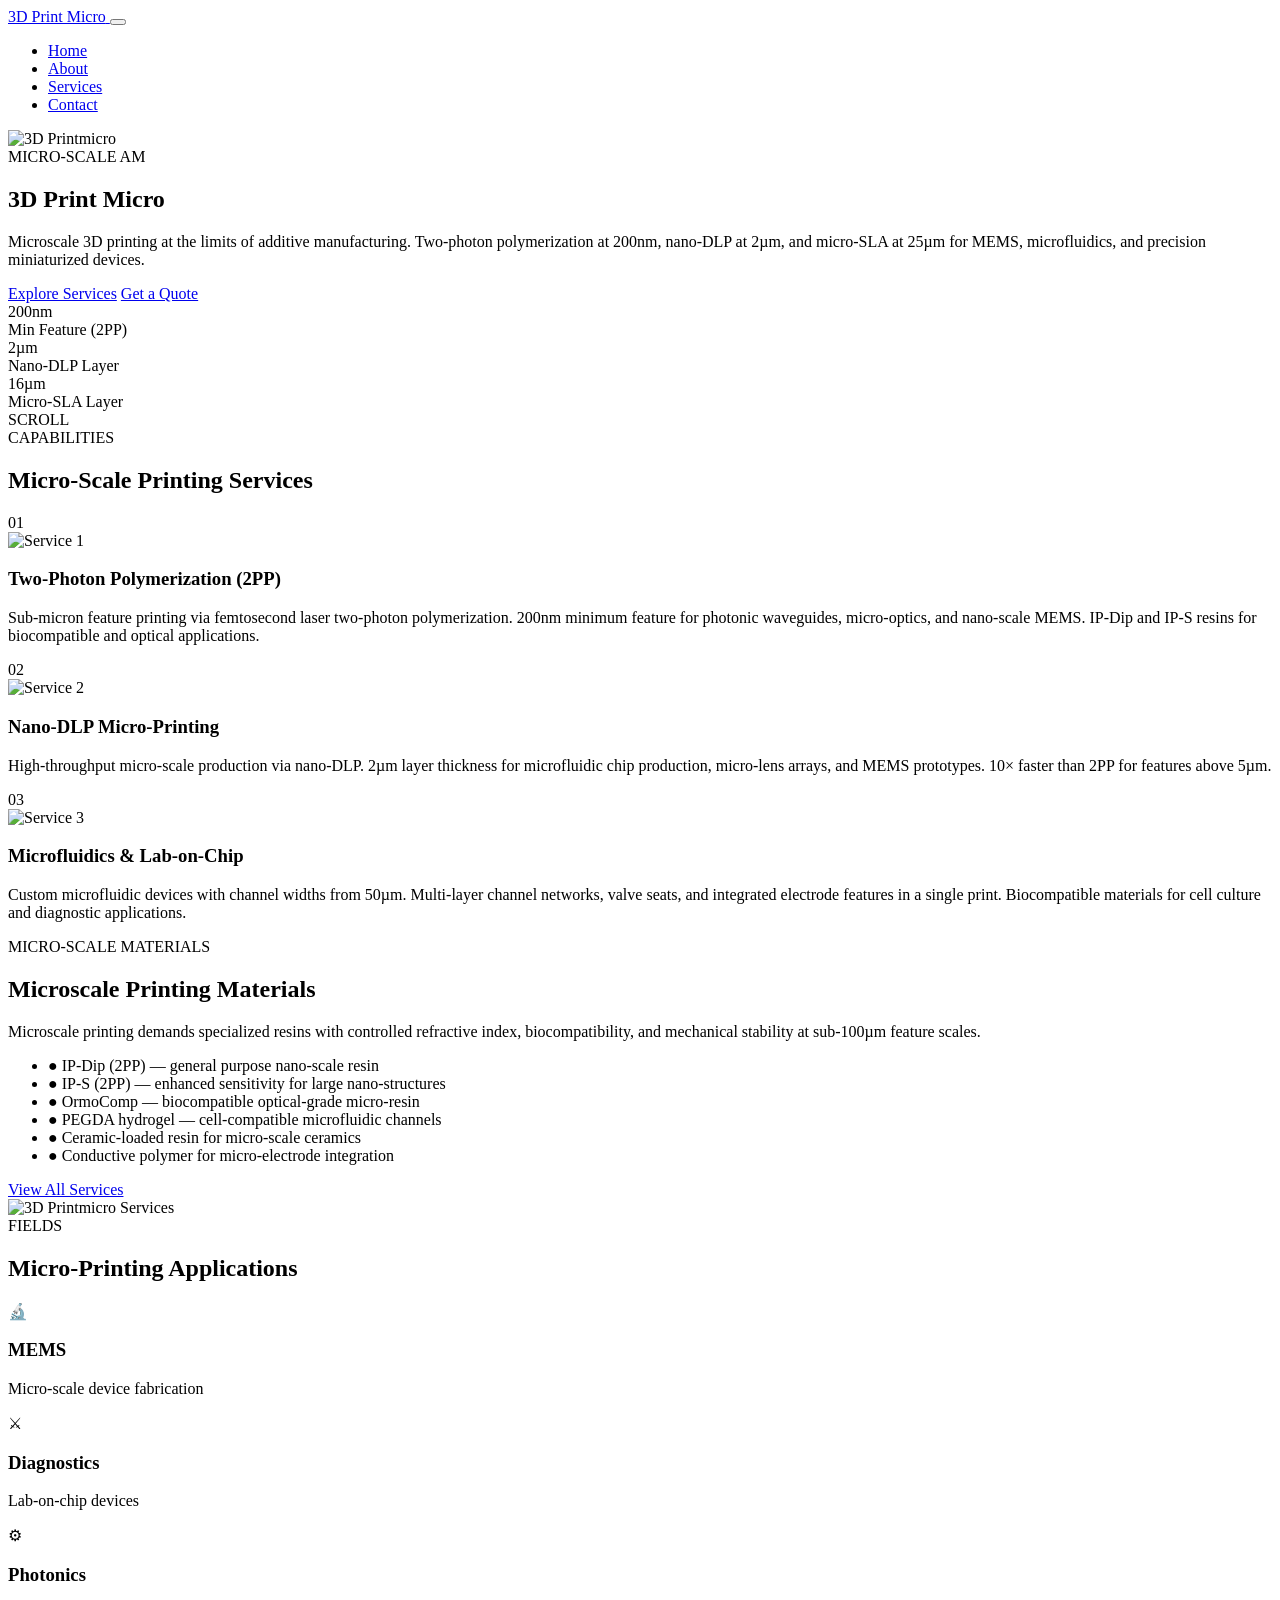
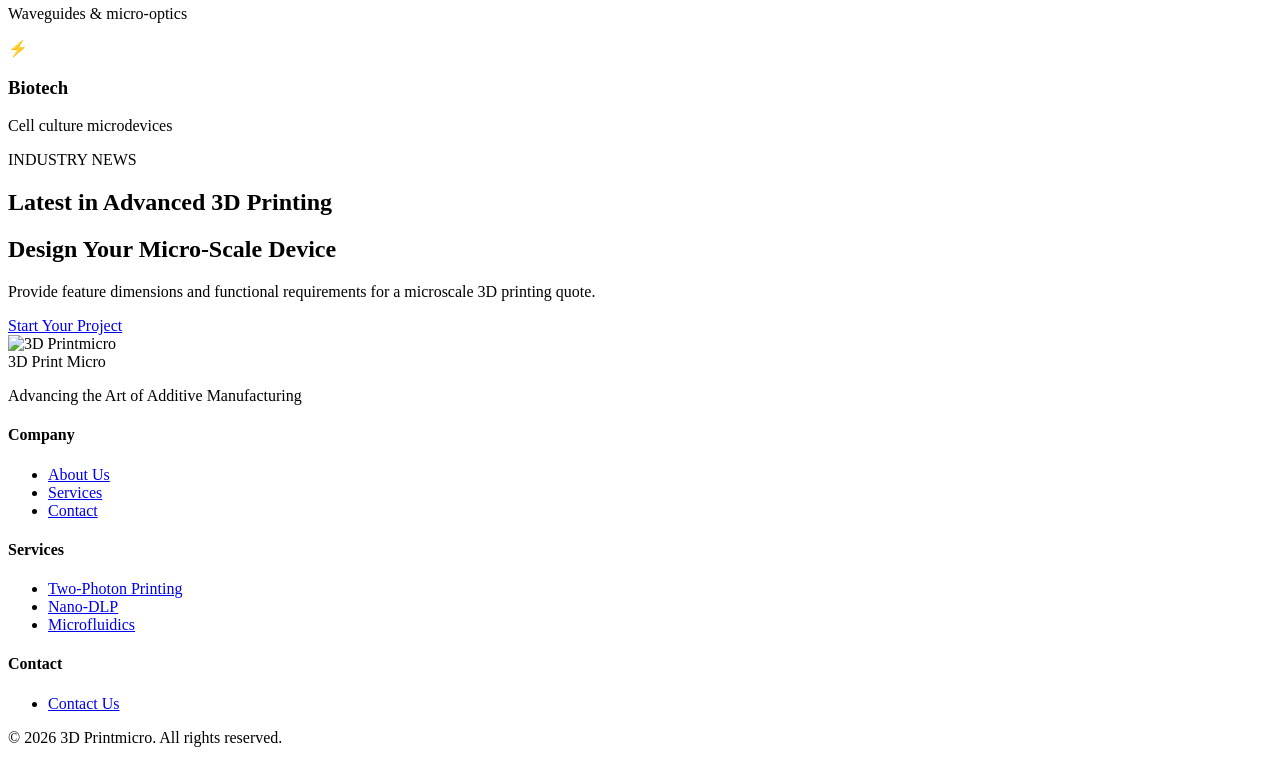
==== index.html @ 8a99a2fa "SEO: add JSON-LD structured data (3dprintmicro.com)" ====
<!DOCTYPE html>
<html lang="en">
<head>
    <meta charset="UTF-8">
    <meta name="viewport" content="width=device-width, initial-scale=1.0">
    <meta name="description" content="Microscale 3D printing via two-photon polymerization, nano-DLP, and micro-SLA. Features from 200nm to 500µm for MEMS, microfluidics, and precision optics.">
    <meta name="keywords" content="3d printing technology, 3dprintmicro, printing, technology, professional services, quality, innovation, max davis, ben stagl, ally reza, chilab, chilab studio, titobi, chicago, manufacturing, functional, 3d, prototype">
    <meta property="og:title" content="3D Print Micro | Microscale 3D Printing Services">
    <meta property="og:description" content="Microscale 3D printing via two-photon polymerization and nano-DLP for MEMS, microfluidics, and precision optics.">
    <meta name="author" content="Max Davis, Ben Stagl, Ally Reza - ChiLab Studio">
    <meta property="og:type" content="website">
    <meta property="og:image" content="https://images.unsplash.com/photo-1767627875030-79f91c5a700b?w=600&q=80">
    <title>3D Print Micro | Microscale 3D Printing | Two-Photon, Nano-DLP & LIGA</title>
    <link rel="preconnect" href="https://fonts.googleapis.com">
    <link rel="preconnect" href="https://fonts.gstatic.com" crossorigin>
    <link href="https://fonts.googleapis.com/css2?family=Inter:wght@300;400;500;600;700;800;900&family=DM+Sans:wght@300;400;500;600;700&display=swap" rel="stylesheet">
    <link rel="stylesheet" href="css/style.css">
<script type="application/ld+json">
[
  {
    "@context": "https://schema.org",
    "@type": "Organization",
    "name": "3D Print Micro",
    "url": "https://3dprintmicro.com",
    "description": "Microscale 3D printing via two-photon polymerization, nano-DLP, and micro-SLA. Features from 200nm to 500µm for MEMS, microfluidics, and precision optics.",
    "contactPoint": {
      "@type": "ContactPoint",
      "contactType": "customer service",
      "url": "https://3dprintmicro.com/contact.html"
    }
  },
  {
    "@context": "https://schema.org",
    "@type": "WebSite",
    "name": "3D Print Micro",
    "url": "https://3dprintmicro.com"
  },
  {
    "@context": "https://schema.org",
    "@type": "Service",
    "name": "Two-Photon Printing",
    "provider": {
      "@type": "Organization",
      "name": "3D Print Micro",
      "url": "https://3dprintmicro.com"
    },
    "url": "https://3dprintmicro.com/services.html"
  },
  {
    "@context": "https://schema.org",
    "@type": "Service",
    "name": "Nano-DLP",
    "provider": {
      "@type": "Organization",
      "name": "3D Print Micro",
      "url": "https://3dprintmicro.com"
    },
    "url": "https://3dprintmicro.com/services.html"
  },
  {
    "@context": "https://schema.org",
    "@type": "Service",
    "name": "Microfluidics",
    "provider": {
      "@type": "Organization",
      "name": "3D Print Micro",
      "url": "https://3dprintmicro.com"
    },
    "url": "https://3dprintmicro.com/services.html"
  }
]
</script>
</head>
<body>

    <header class="site-header">
        <nav class="navbar">
            <div class="nav-container">
                <a href="index.html" class="nav-logo">
                    <span class="logo-text">3D Print Micro</span>
                </a>
                <button class="nav-toggle" aria-label="Toggle navigation" aria-expanded="false">
                    <span class="hamburger"></span>
                    <span class="hamburger"></span>
                    <span class="hamburger"></span>
                </button>
                <ul class="nav-menu">
                    <li><a href="index.html" class="nav-link active">Home</a></li>
                    <li><a href="about.html" class="nav-link">About</a></li>
                    <li><a href="services.html" class="nav-link">Services</a></li>
                    <li><a href="contact.html" class="nav-link">Contact</a></li>
                </ul>
            </div>
        </nav>
    </header>

    <main>
        <section class="hero">
            <div class="hero-background">
                <img src="https://images.unsplash.com/photo-1767627875030-79f91c5a700b?w=600&q=80" alt="3D Printmicro" loading="lazy">
                <div class="hero-overlay"></div>
            </div>
            <div class="hero-content">
                <div class="hero-badge">MICRO-SCALE AM</div>
                <h1 class="hero-title">
                    <span class="title-line">3D Print</span>
                        <span class="title-line highlight">Micro</span>
                </h1>
                <p class="hero-subtitle">Microscale 3D printing at the limits of additive manufacturing. Two-photon polymerization at 200nm, nano-DLP at 2µm, and micro-SLA at 25µm for MEMS, microfluidics, and precision miniaturized devices.</p>
                <div class="hero-actions">
                    <a href="services.html" class="btn btn-primary">Explore Services</a>
                    <a href="contact.html" class="btn btn-secondary">Get a Quote</a>
                </div>
                <div class="hero-stats">
                    <div class="stat-item">
                        <div class="stat-number">200nm</div>
                        <div class="stat-label">Min Feature (2PP)</div>
                    </div>
                    <div class="stat-item">
                        <div class="stat-number">2µm</div>
                        <div class="stat-label">Nano-DLP Layer</div>
                    </div>
                    <div class="stat-item">
                        <div class="stat-number">16µm</div>
                        <div class="stat-label">Micro-SLA Layer</div>
                    </div>
                </div>
            </div>
            <div class="scroll-indicator">
                <div class="scroll-line"></div>
                <span>SCROLL</span>
            </div>
        </section>

        <section class="process-section">
            <div class="container">
                <div class="section-header">
                    <span class="section-label">CAPABILITIES</span>
                    <h2 class="section-title">Micro-Scale Printing Services</h2>
                </div>
                <div class="process-grid">
                    <div class="process-card animate-in">
                        <div class="card-number">01</div>
                        <div class="card-image">
                            <img src="https://images.unsplash.com/photo-1631624215749-b10b3dd7bca7?w=600&q=80" alt="Service 1" loading="lazy">
                        </div>
                        <h3>Two-Photon Polymerization (2PP)</h3>
                        <p>Sub-micron feature printing via femtosecond laser two-photon polymerization. 200nm minimum feature for photonic waveguides, micro-optics, and nano-scale MEMS. IP-Dip and IP-S resins for biocompatible and optical applications.</p>
                    </div>
                    <div class="process-card animate-in">
                        <div class="card-number">02</div>
                        <div class="card-image">
                            <img src="https://images.unsplash.com/photo-1754398783373-e48004f1a82a?w=600&q=80" alt="Service 2" loading="lazy">
                        </div>
                        <h3>Nano-DLP Micro-Printing</h3>
                        <p>High-throughput micro-scale production via nano-DLP. 2µm layer thickness for microfluidic chip production, micro-lens arrays, and MEMS prototypes. 10× faster than 2PP for features above 5µm.</p>
                    </div>
                    <div class="process-card animate-in">
                        <div class="card-number">03</div>
                        <div class="card-image">
                            <img src="https://images.unsplash.com/photo-1758158407942-b122d74103f8?w=600&q=80" alt="Service 3" loading="lazy">
                        </div>
                        <h3>Microfluidics & Lab-on-Chip</h3>
                        <p>Custom microfluidic devices with channel widths from 50µm. Multi-layer channel networks, valve seats, and integrated electrode features in a single print. Biocompatible materials for cell culture and diagnostic applications.</p>
                    </div>
                </div>
            </div>
        </section>

        <section class="materials-section">
            <div class="container-wide">
                <div class="materials-content">
                    <div class="materials-info">
                        <span class="section-label">MICRO-SCALE MATERIALS</span>
                        <h2>Microscale Printing Materials</h2>
                        <p>Microscale printing demands specialized resins with controlled refractive index, biocompatibility, and mechanical stability at sub-100µm feature scales.</p>
                        <ul class="materials-list">
                            <li><span class="material-icon">&#9679;</span> IP-Dip (2PP) — general purpose nano-scale resin</li>
                            <li><span class="material-icon">&#9679;</span> IP-S (2PP) — enhanced sensitivity for large nano-structures</li>
                            <li><span class="material-icon">&#9679;</span> OrmoComp — biocompatible optical-grade micro-resin</li>
                            <li><span class="material-icon">&#9679;</span> PEGDA hydrogel — cell-compatible microfluidic channels</li>
                            <li><span class="material-icon">&#9679;</span> Ceramic-loaded resin for micro-scale ceramics</li>
                            <li><span class="material-icon">&#9679;</span> Conductive polymer for micro-electrode integration</li>
                        </ul>
                        <a href="services.html" class="btn btn-outline">View All Services</a>
                    </div>
                    <div class="materials-visual">
                        <img src="https://images.unsplash.com/photo-1767627875030-79f91c5a700b?w=600&q=80" alt="3D Printmicro Services" loading="lazy">
                        <div class="visual-accent"></div>
                    </div>
                </div>
            </div>
        </section>

        <section class="industries-section">
            <div class="container">
                <div class="section-header center">
                    <span class="section-label">FIELDS</span>
                    <h2>Micro-Printing Applications</h2>
                </div>
                <div class="industries-grid">
                    <div class="industry-card animate-in">
                        <div class="industry-icon">&#128300;</div>
                        <h3>MEMS</h3>
                        <p>Micro-scale device fabrication</p>
                    </div>
                    <div class="industry-card animate-in">
                        <div class="industry-icon">&#9876;</div>
                        <h3>Diagnostics</h3>
                        <p>Lab-on-chip devices</p>
                    </div>
                    <div class="industry-card animate-in">
                        <div class="industry-icon">&#9881;</div>
                        <h3>Photonics</h3>
                        <p>Waveguides & micro-optics</p>
                    </div>
                    <div class="industry-card animate-in">
                        <div class="industry-icon">&#9889;</div>
                        <h3>Biotech</h3>
                        <p>Cell culture microdevices</p>
                    </div>
                </div>
            </div>
        </section>
        <section class="news-section">
            <div class="container">
                <div class="section-header">
                    <span class="section-label">INDUSTRY NEWS</span>
                    <h2 class="section-title">Latest in Advanced 3D Printing</h2>
                </div>
                <div id="news-feed"></div>
            </div>
        </section>


        <section class="cta-section">
            <div class="cta-content">
                <h2>Design Your Micro-Scale Device</h2>
                <p>Provide feature dimensions and functional requirements for a microscale 3D printing quote.</p>
                <a href="contact.html" class="btn btn-large">Start Your Project</a>
            </div>
            <div class="cta-background">
                <img src="https://images.unsplash.com/photo-1758158407942-b122d74103f8?w=600&q=80" alt="3D Printmicro" loading="lazy">
            </div>
        </section>
    </main>

    <footer class="site-footer">
        <div class="footer-container">
            <div class="footer-main">
                <div class="footer-brand">
                    <div class="footer-logo">3D Print Micro</div>
                    <p>Advancing the Art of Additive Manufacturing</p>
                </div>
                <div class="footer-links">
                    <div class="footer-column">
                        <h4>Company</h4>
                        <ul>
                            <li><a href="about.html">About Us</a></li>
                            <li><a href="services.html">Services</a></li>
                            <li><a href="contact.html">Contact</a></li>
                        </ul>
                    </div>
                    <div class="footer-column">
                        <h4>Services</h4>
                        <ul>
                            <li><a href="services.html">Two-Photon Printing</a></li>
                            <li><a href="services.html">Nano-DLP</a></li>
                            <li><a href="services.html">Microfluidics</a></li>
                        </ul>
                    </div>
                    <div class="footer-column">
                        <h4>Contact</h4>
                        <ul>
                            <li><a href="contact.html">Contact Us</a></li>
                        </ul>
                    </div>
                </div>
            </div>
            <div class="footer-bottom">
                <p>&copy; 2026 3D Printmicro. All rights reserved.</p>
            </div>
        </div>
    </footer>

    <script src="js/main.js"></script>
</body>
</html>
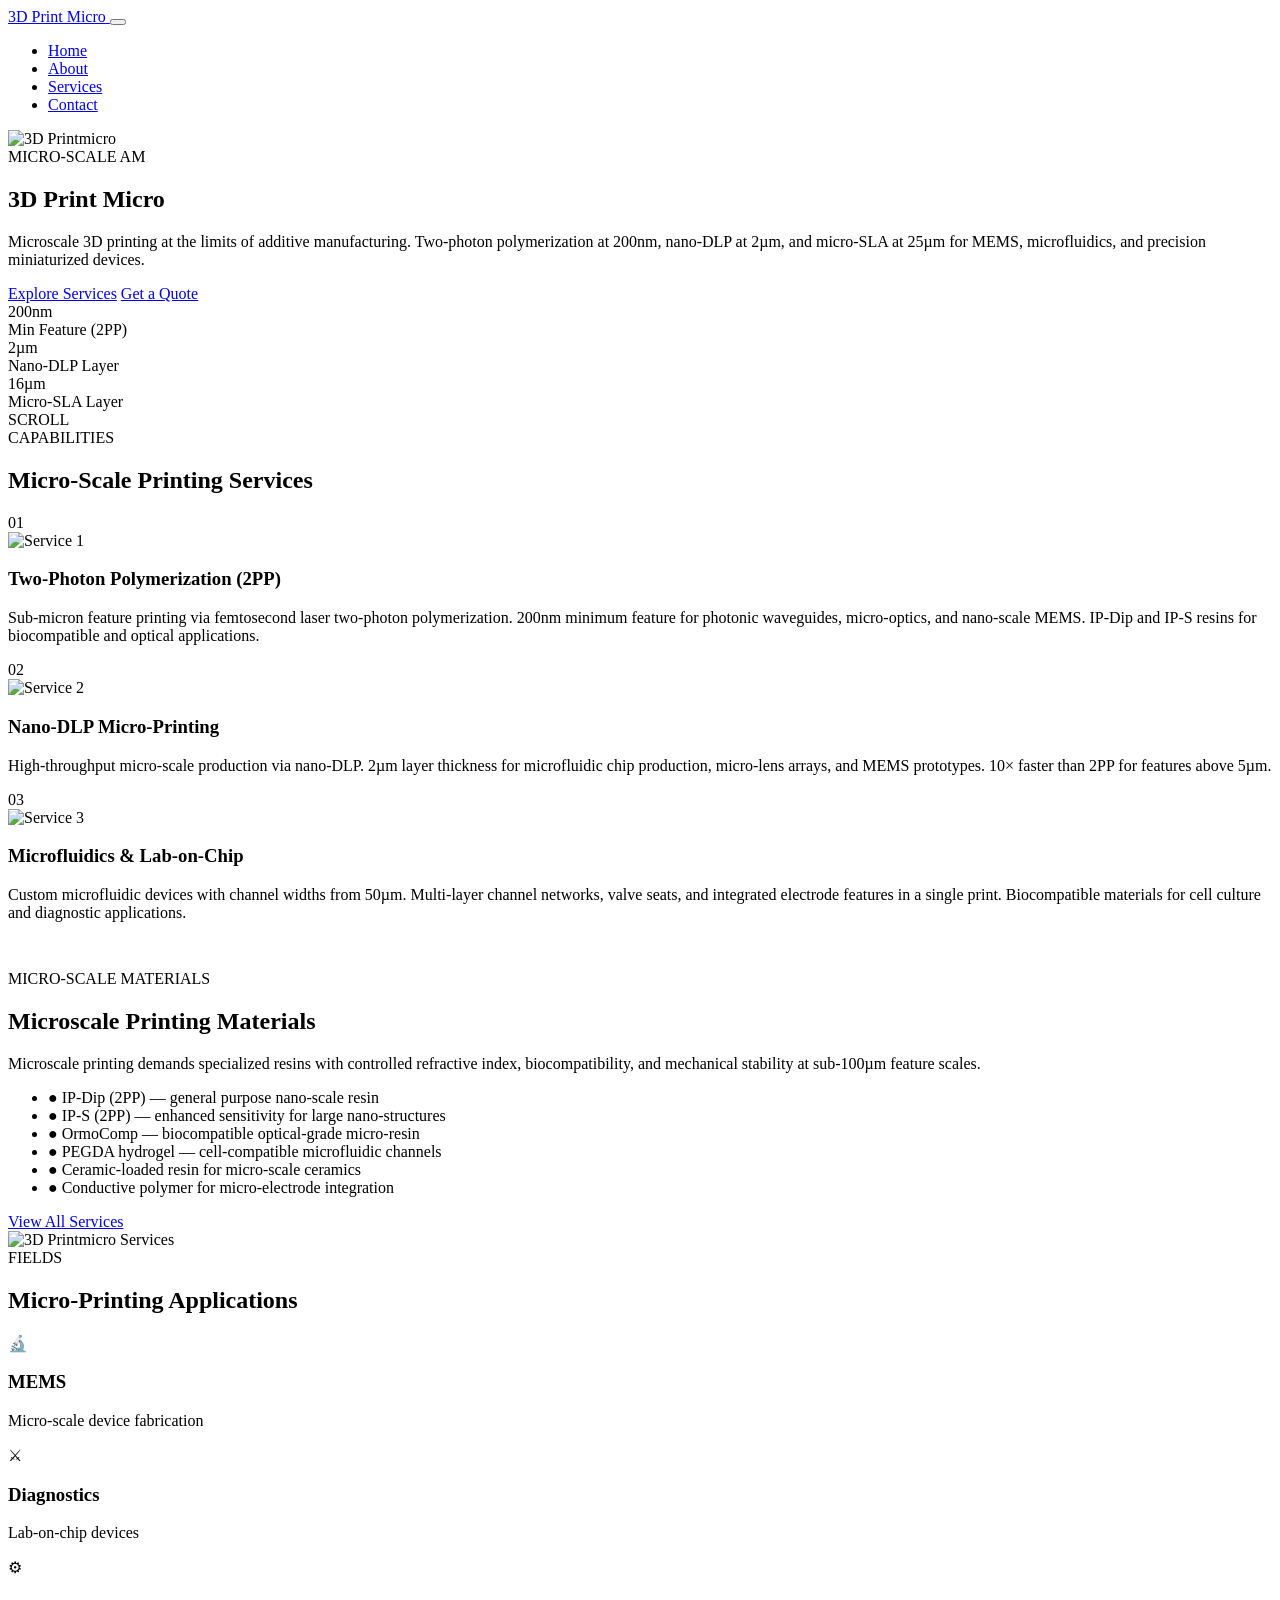
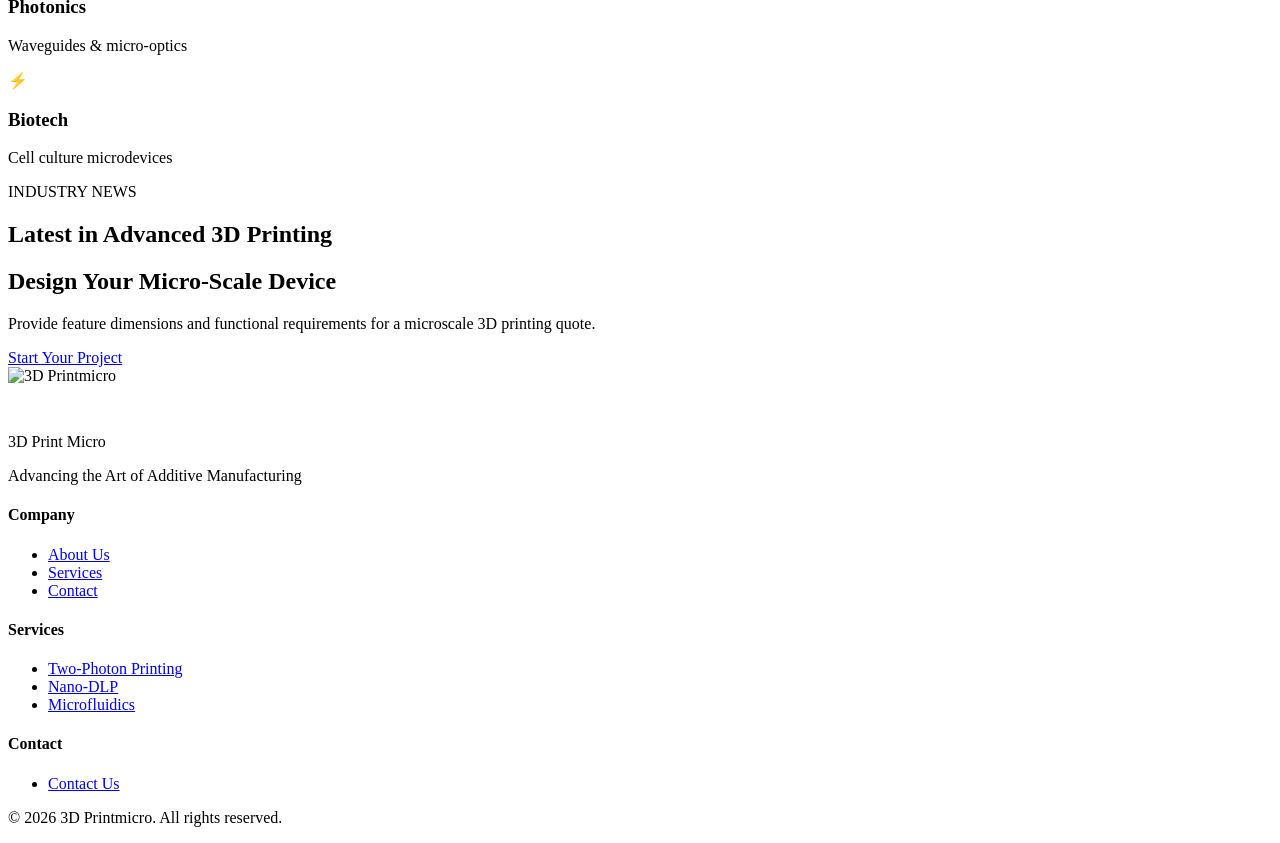
==== commit e8aead1d: "Ads: add AdSense placeholder and ad unit positions (3dprintmicro.com)" ====
--- a/index.html
+++ b/index.html
@@ -70,6 +70,8 @@
   }
 ]
 </script>
+    <!-- ADSENSE: replace ca-pub-REPLACE_WITH_PUB_ID with your publisher ID to activate -->
+    <!-- <script async src="https://pagead2.googlesyndication.com/pagead/js/adsbygoogle.js?client=ca-pub-REPLACE_WITH_PUB_ID" crossorigin="anonymous"></script> -->
 </head>
 <body>
 
@@ -167,6 +169,12 @@
             </div>
         </section>
 
+
+    <!-- Ad Unit: Mid-Page Leaderboard -->
+    <div class="ad-unit-container" style="text-align:center;padding:1rem 0;margin:0 auto;max-width:970px;">
+      <!-- <ins class="adsbygoogle" style="display:block" data-ad-client="ca-pub-REPLACE_WITH_PUB_ID" data-ad-slot="REPLACE_WITH_SLOT_ID_1" data-ad-format="auto" data-full-width-responsive="true"></ins> -->
+      <!-- <script>(adsbygoogle = window.adsbygoogle || []).push({});</script> -->
+    </div>
         <section class="materials-section">
             <div class="container-wide">
                 <div class="materials-content">
@@ -245,6 +253,11 @@
         </section>
     </main>
 
+    <!-- Ad Unit: Pre-Footer Banner -->
+    <div class="ad-unit-container" style="text-align:center;padding:1.5rem 0;margin:0 auto;max-width:970px;">
+      <!-- <ins class="adsbygoogle" style="display:block" data-ad-client="ca-pub-REPLACE_WITH_PUB_ID" data-ad-slot="REPLACE_WITH_SLOT_ID_2" data-ad-format="auto" data-full-width-responsive="true"></ins> -->
+      <!-- <script>(adsbygoogle = window.adsbygoogle || []).push({});</script> -->
+    </div>
     <footer class="site-footer">
         <div class="footer-container">
             <div class="footer-main">
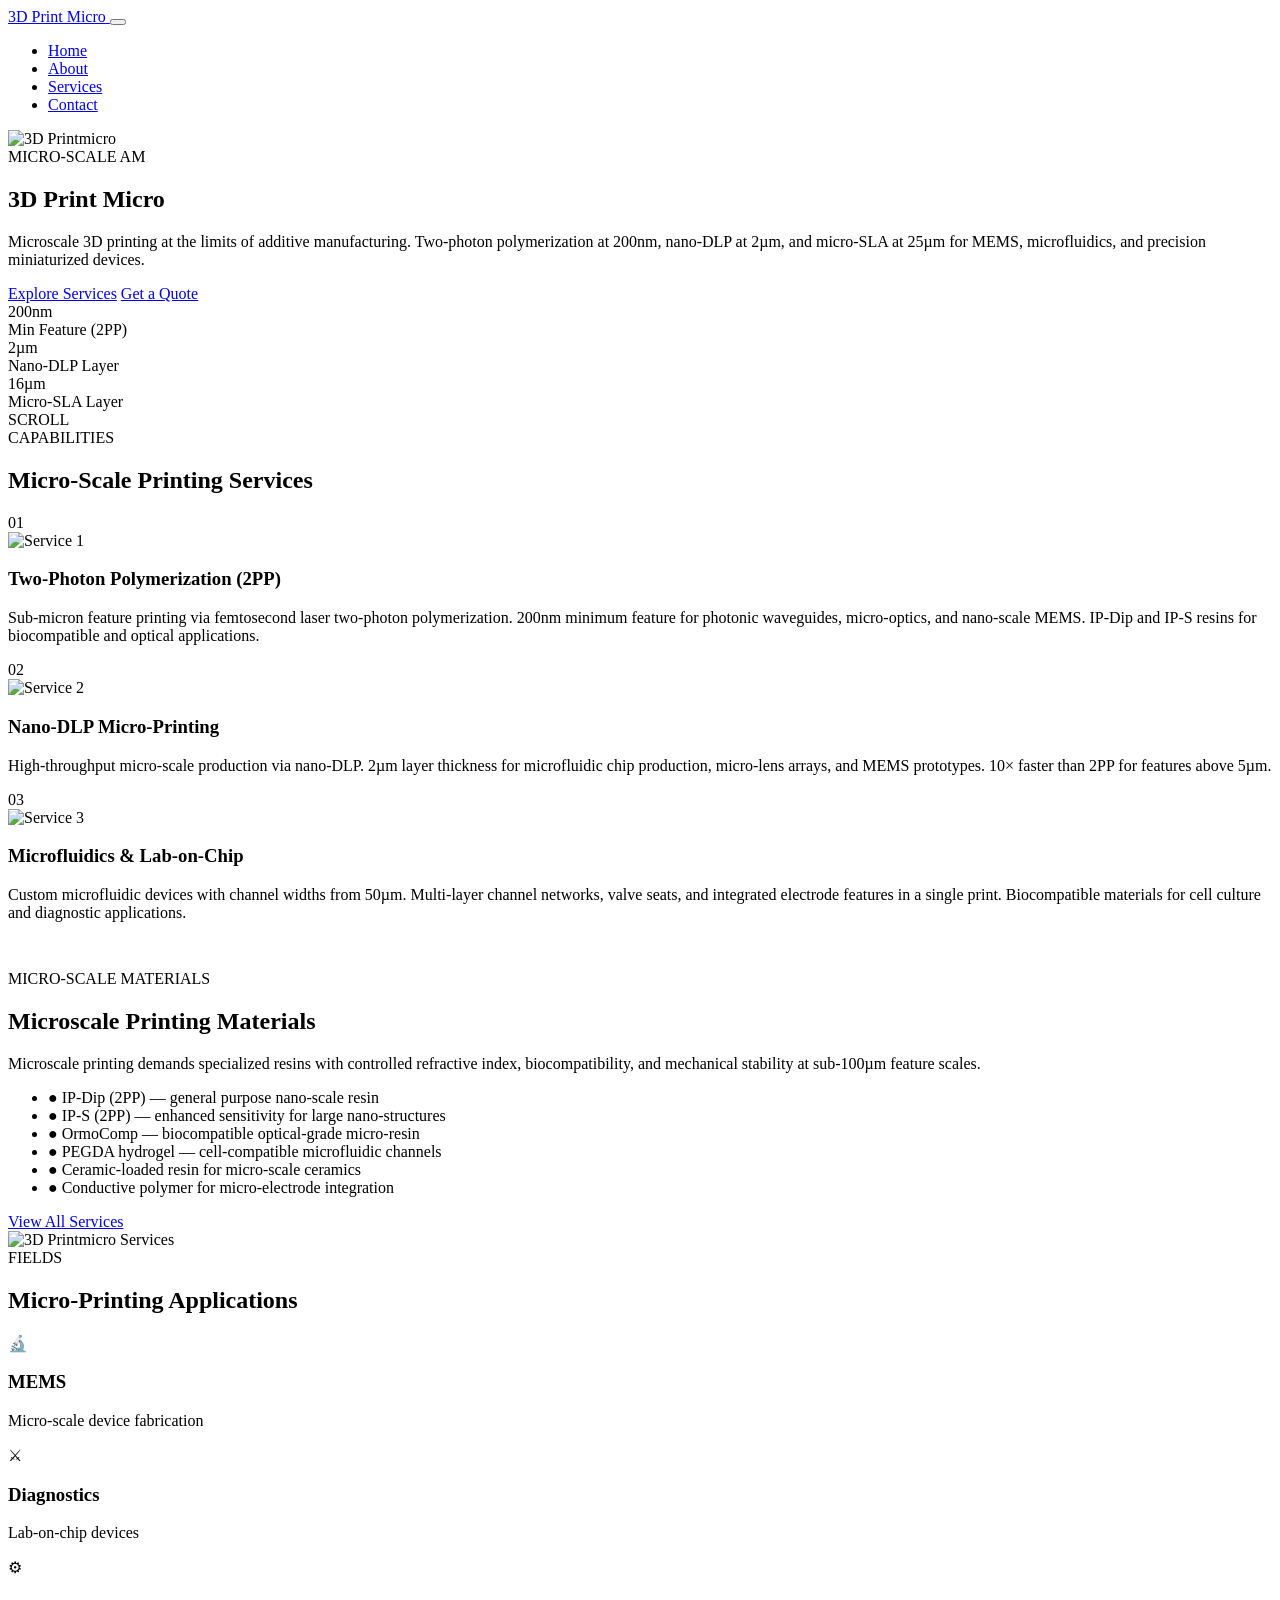
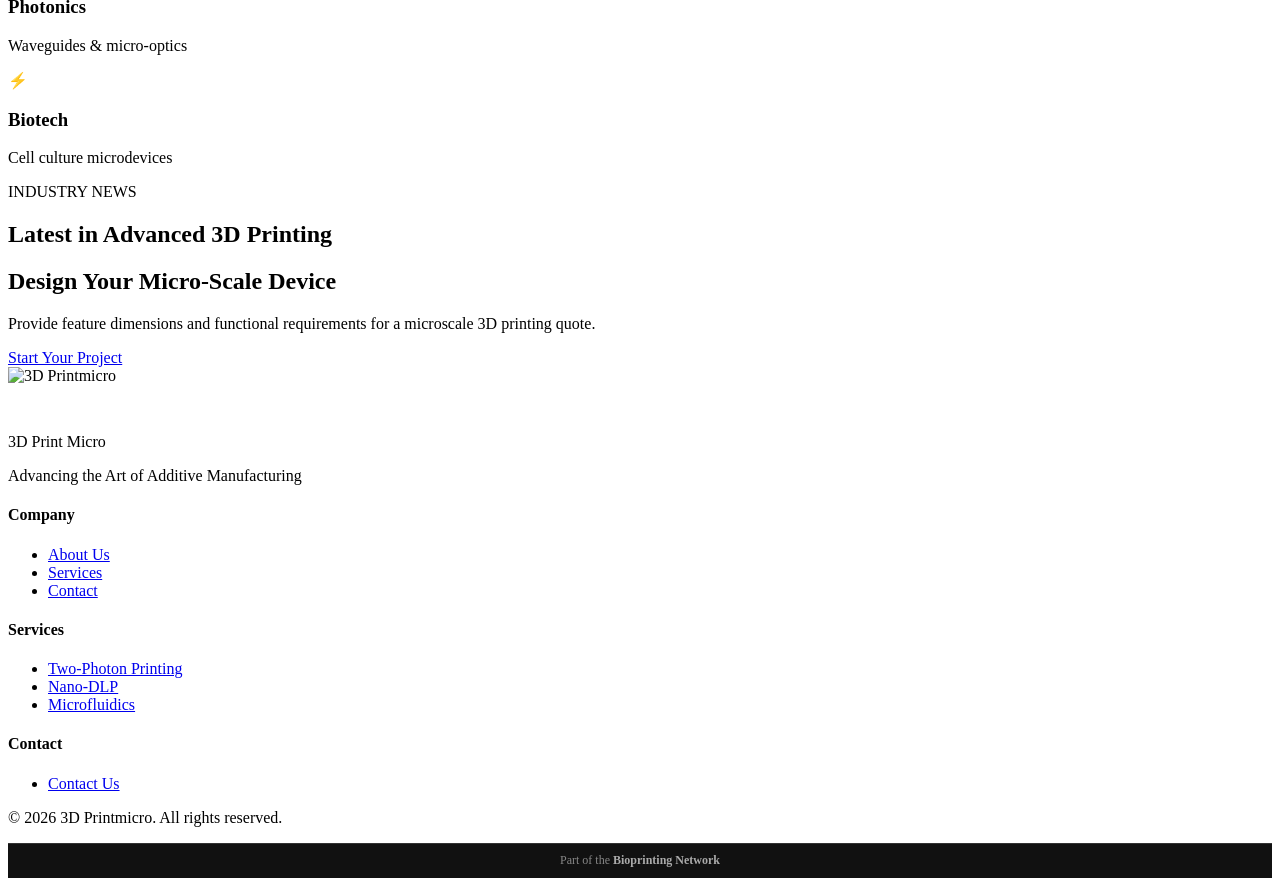
==== commit 3c458d45: "Network: add related network links (3dprintmicro.com)" ====
--- a/index.html
+++ b/index.html
@@ -297,5 +297,9 @@
     </footer>
 
     <script src="js/main.js"></script>
+
+    <div class="network-badge" style="background:#111;border-top:1px solid #333;text-align:center;padding:0.6rem 1rem;font-size:0.75rem;color:#888;">
+      Part of the <a href="https://3dprinttissue.com" style="color:#aaa;text-decoration:none;font-weight:600;">Bioprinting Network</a>
+    </div>
 </body>
 </html>
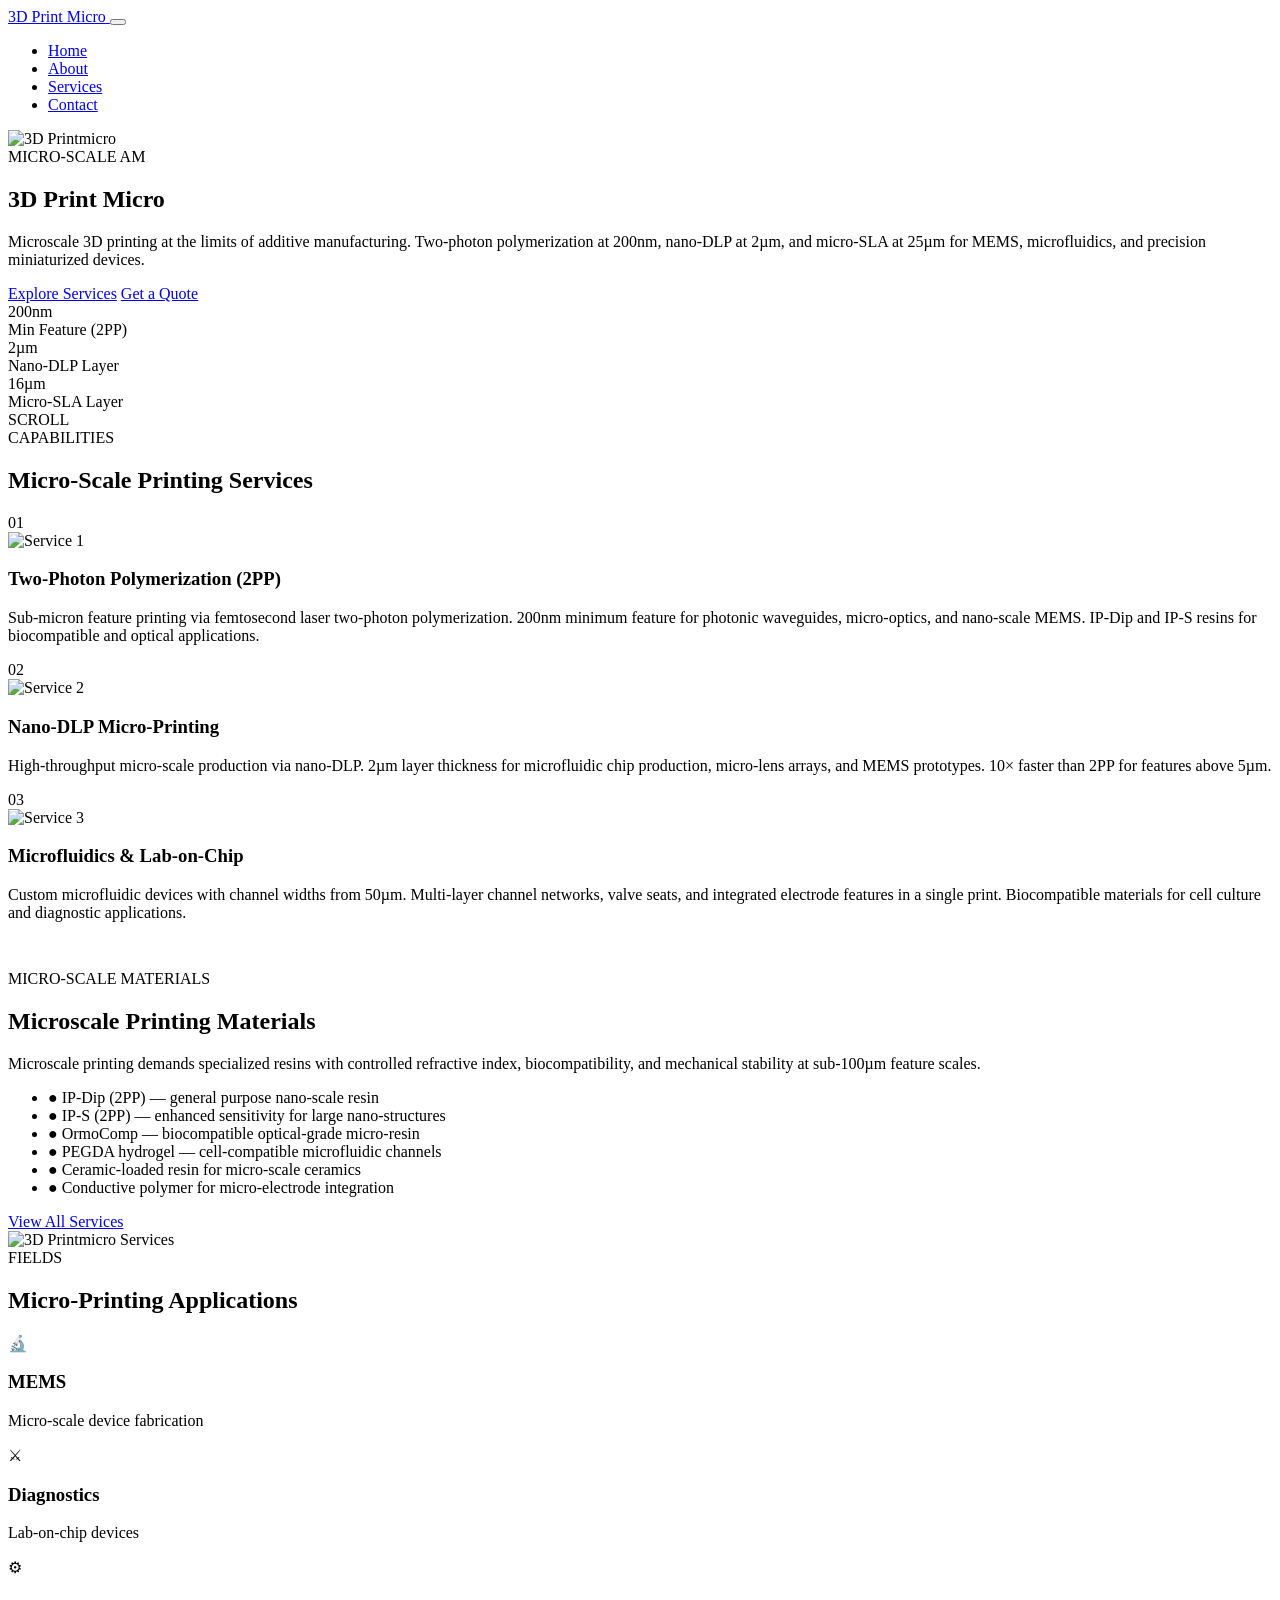
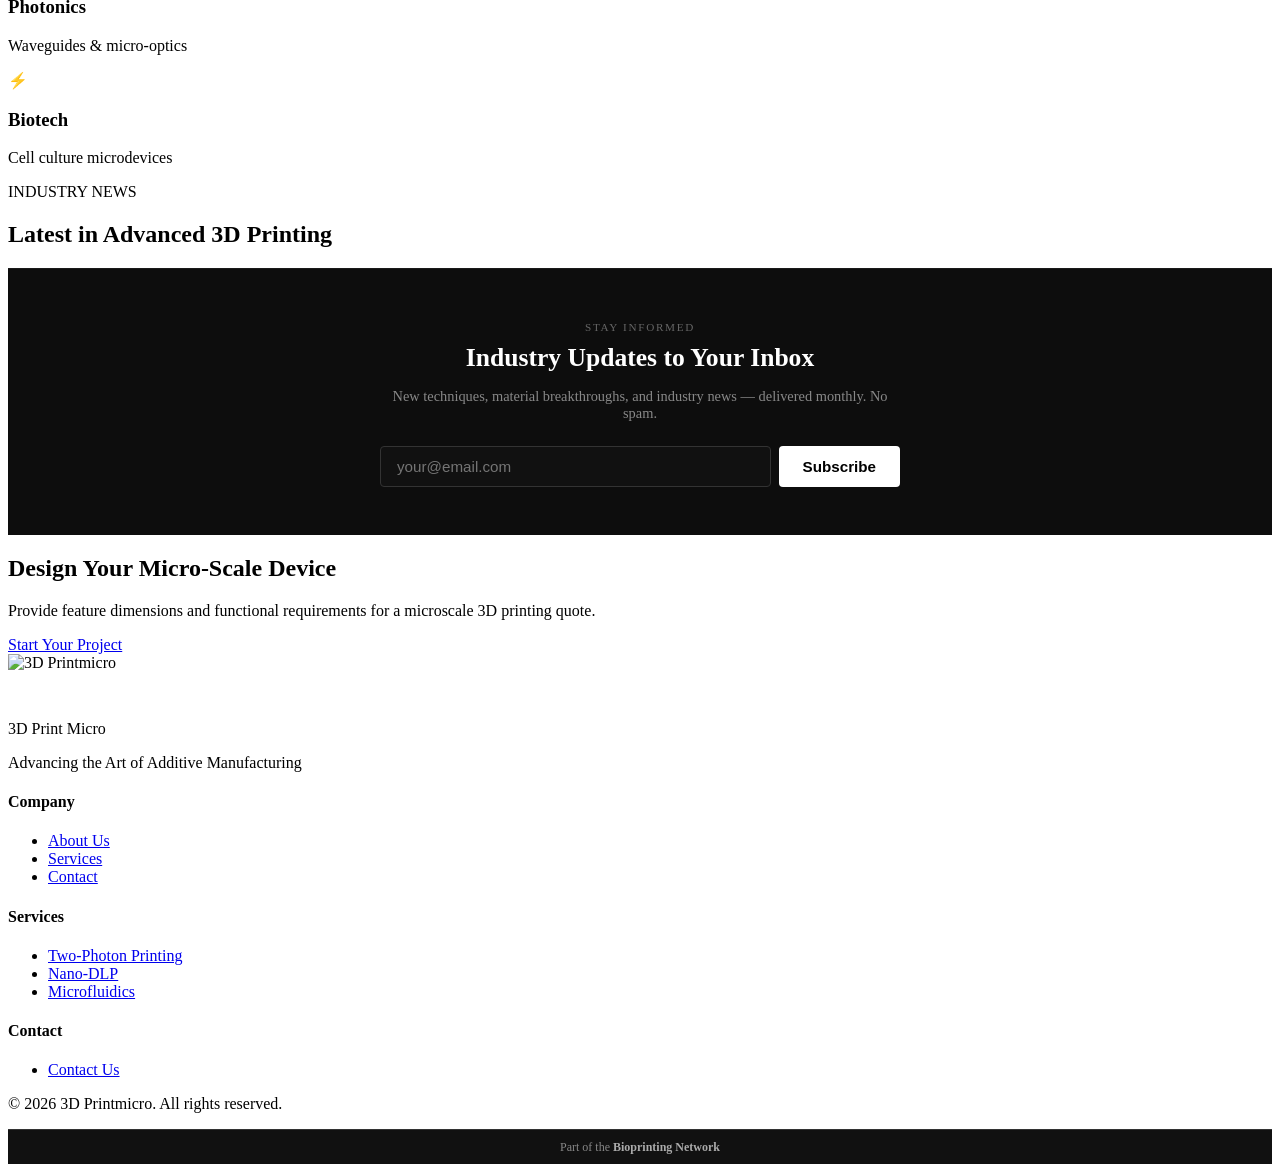
==== commit 82a5cdda: "Growth: add newsletter signup section (3dprintmicro.com)" ====
--- a/index.html
+++ b/index.html
@@ -239,6 +239,26 @@
                 <div id="news-feed"></div>
             </div>
         </section>
+        <section class="newsletter-section" style="background:#0d0d0d;padding:3rem 2rem;text-align:center;border-top:1px solid #1a1a1a;">
+            <div style="max-width:520px;margin:0 auto;">
+                <span style="font-size:0.7rem;letter-spacing:0.15em;color:#666;text-transform:uppercase;">Stay Informed</span>
+                <h2 style="color:#fff;font-size:1.6rem;margin:0.5rem 0 0.75rem;">Industry Updates to Your Inbox</h2>
+                <p style="color:#888;font-size:0.9rem;margin-bottom:1.5rem;">New techniques, material breakthroughs, and industry news — delivered monthly. No spam.</p>
+                <form action="https://api.web3forms.com/submit" method="POST"
+                      style="display:flex;gap:0.5rem;flex-wrap:wrap;justify-content:center;"
+                      onsubmit="this.querySelector('button').textContent='Subscribed!';this.querySelector('button').disabled=true;">
+                    <input type="hidden" name="access_key" value="6f33053b-6d08-414b-9615-665f88c98da8">
+                    <input type="hidden" name="subject" value="Newsletter Signup">
+                    <input type="hidden" name="from_name" value="Newsletter Signup">
+                    <input type="email" name="email" placeholder="your@email.com" required
+                           style="flex:1;min-width:220px;padding:0.7rem 1rem;background:#111;border:1px solid #333;color:#fff;border-radius:4px;font-size:0.95rem;">
+                    <button type="submit"
+                            style="padding:0.7rem 1.5rem;background:#fff;color:#000;border:none;border-radius:4px;font-weight:600;font-size:0.95rem;cursor:pointer;white-space:nowrap;">
+                        Subscribe
+                    </button>
+                </form>
+            </div>
+        </section>
 
 
         <section class="cta-section">
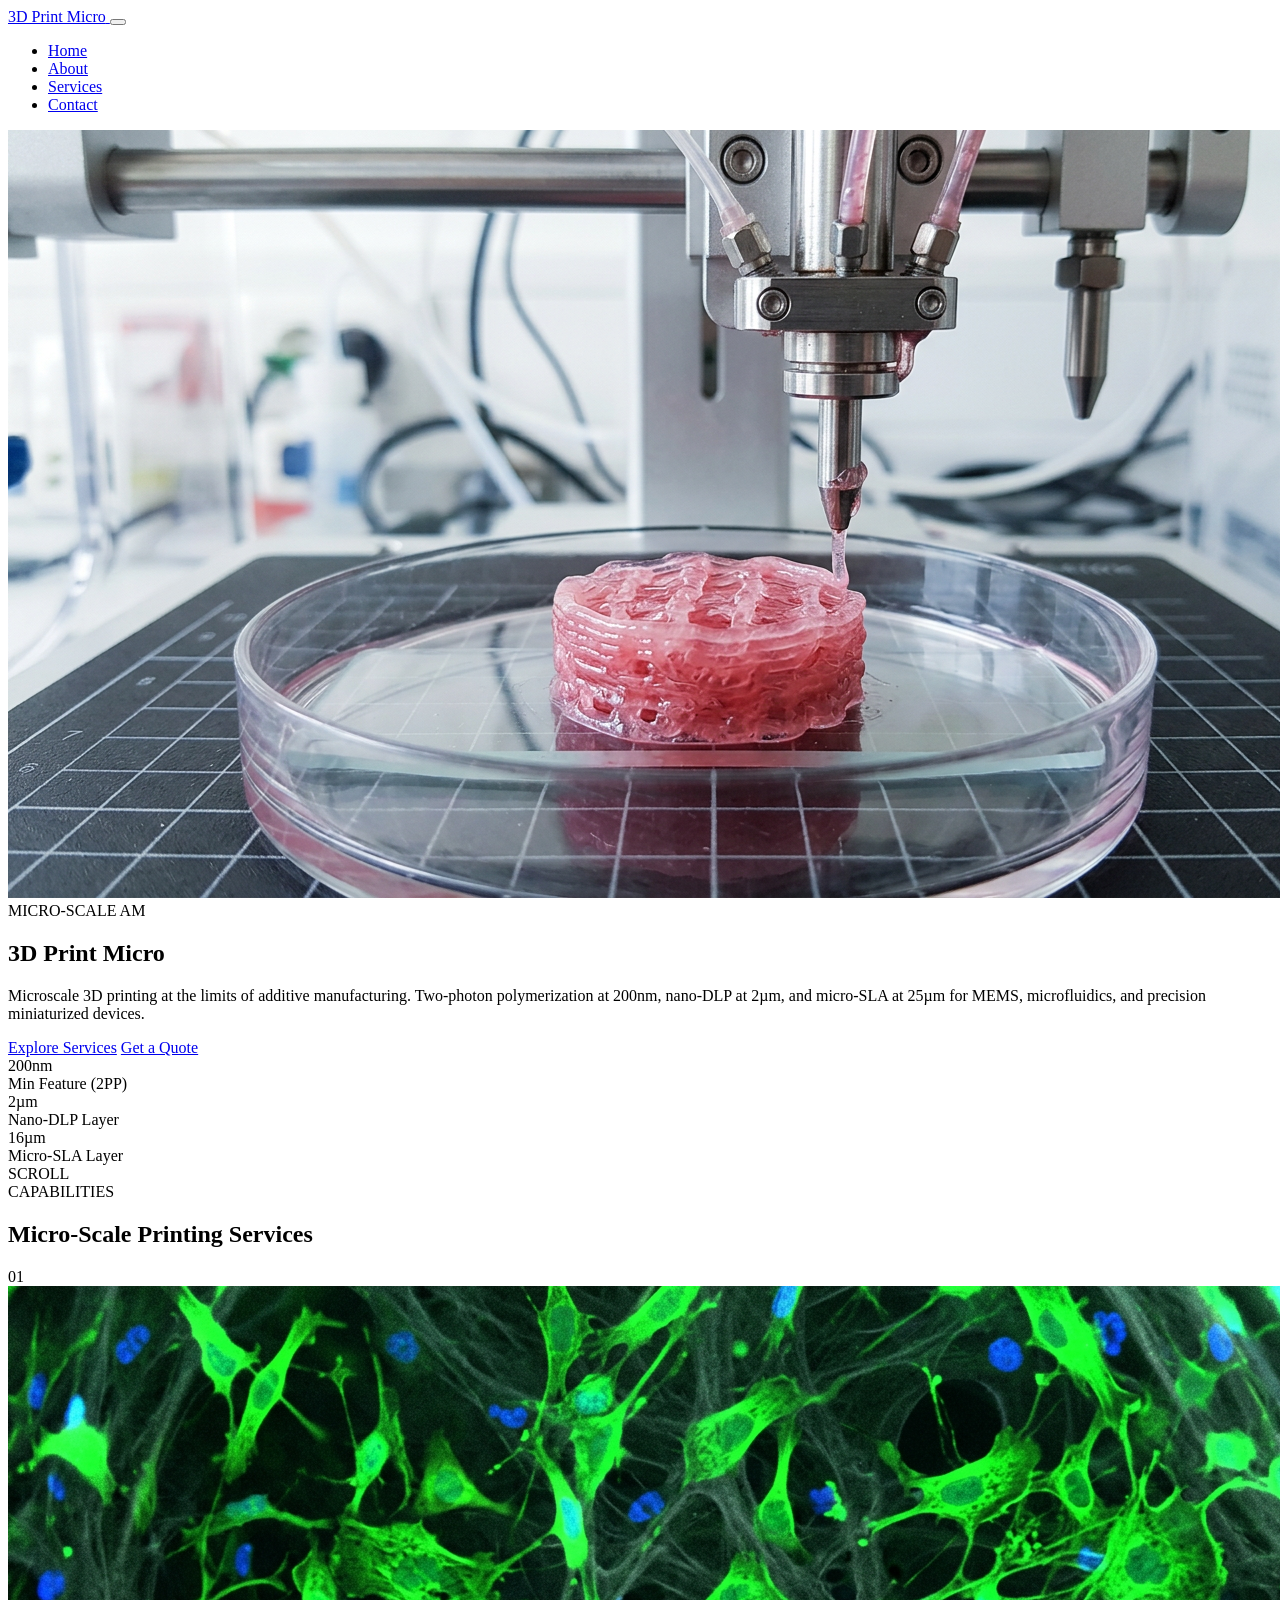
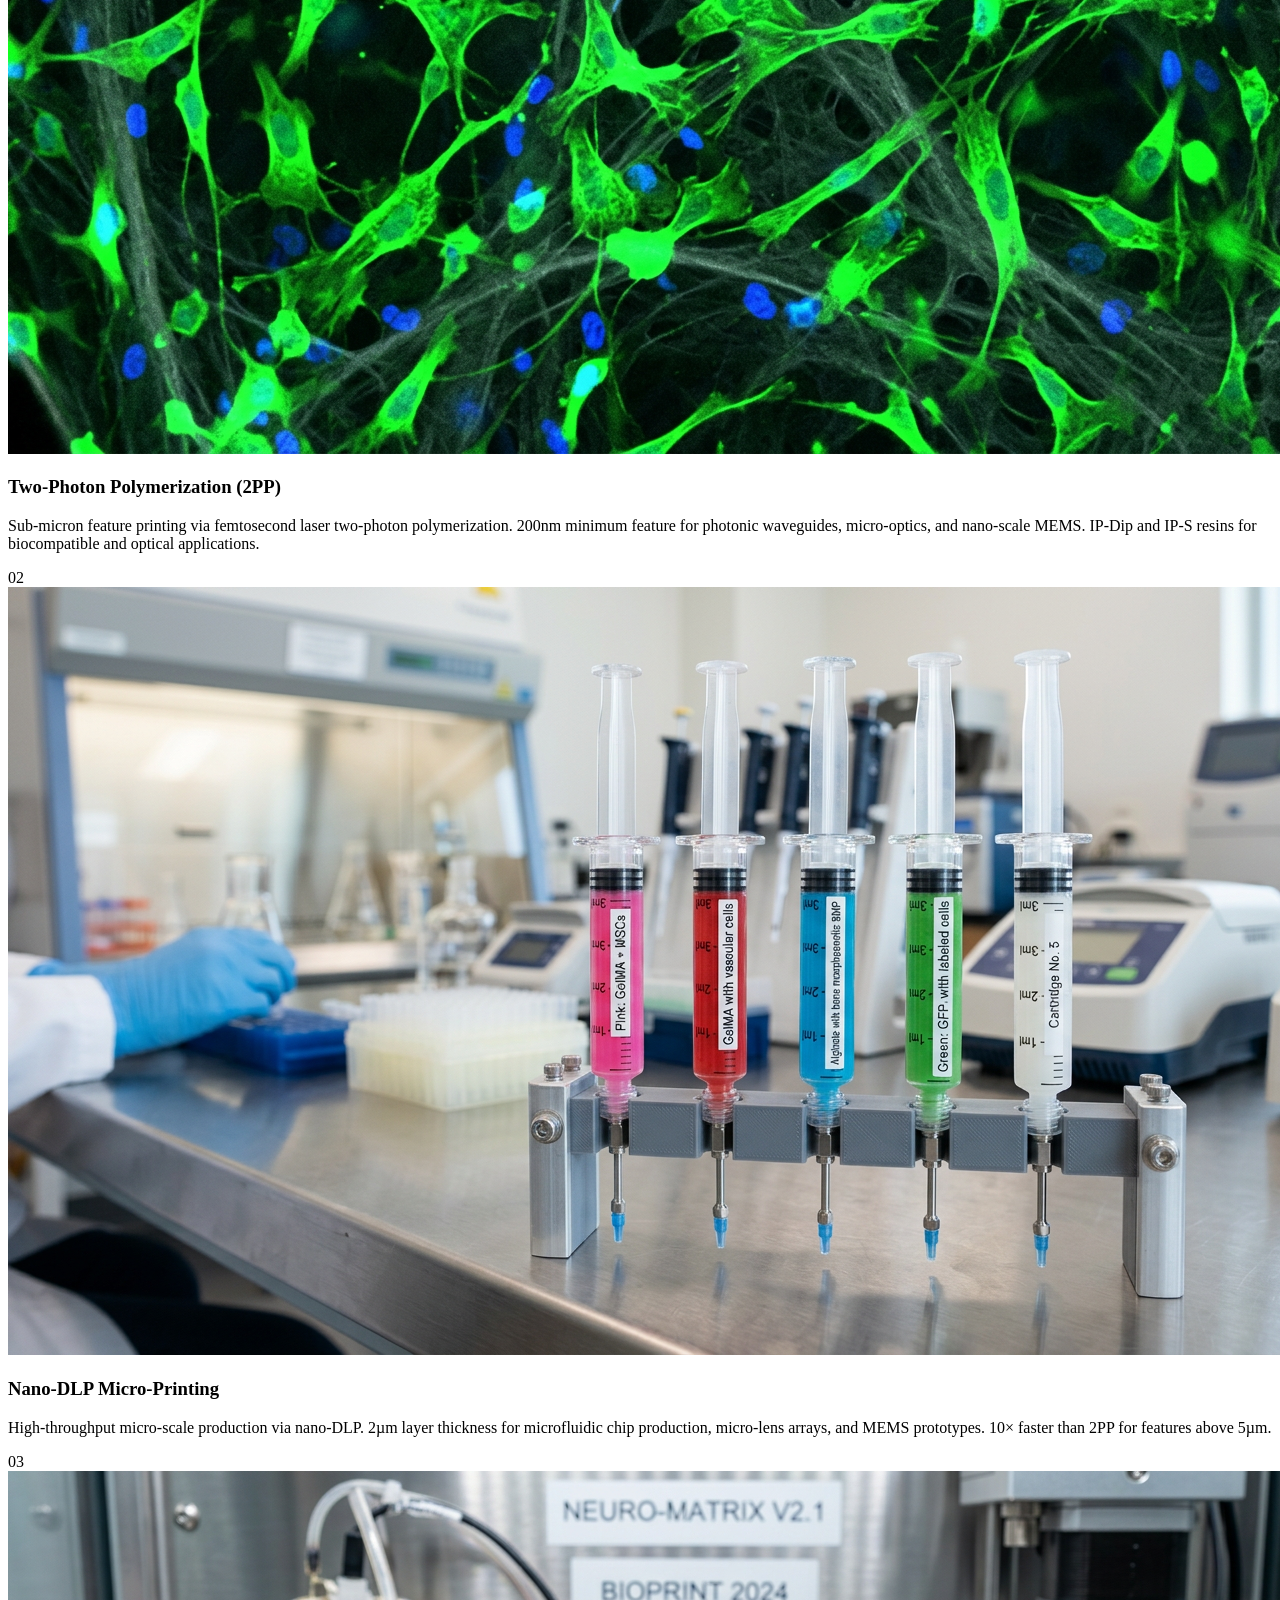
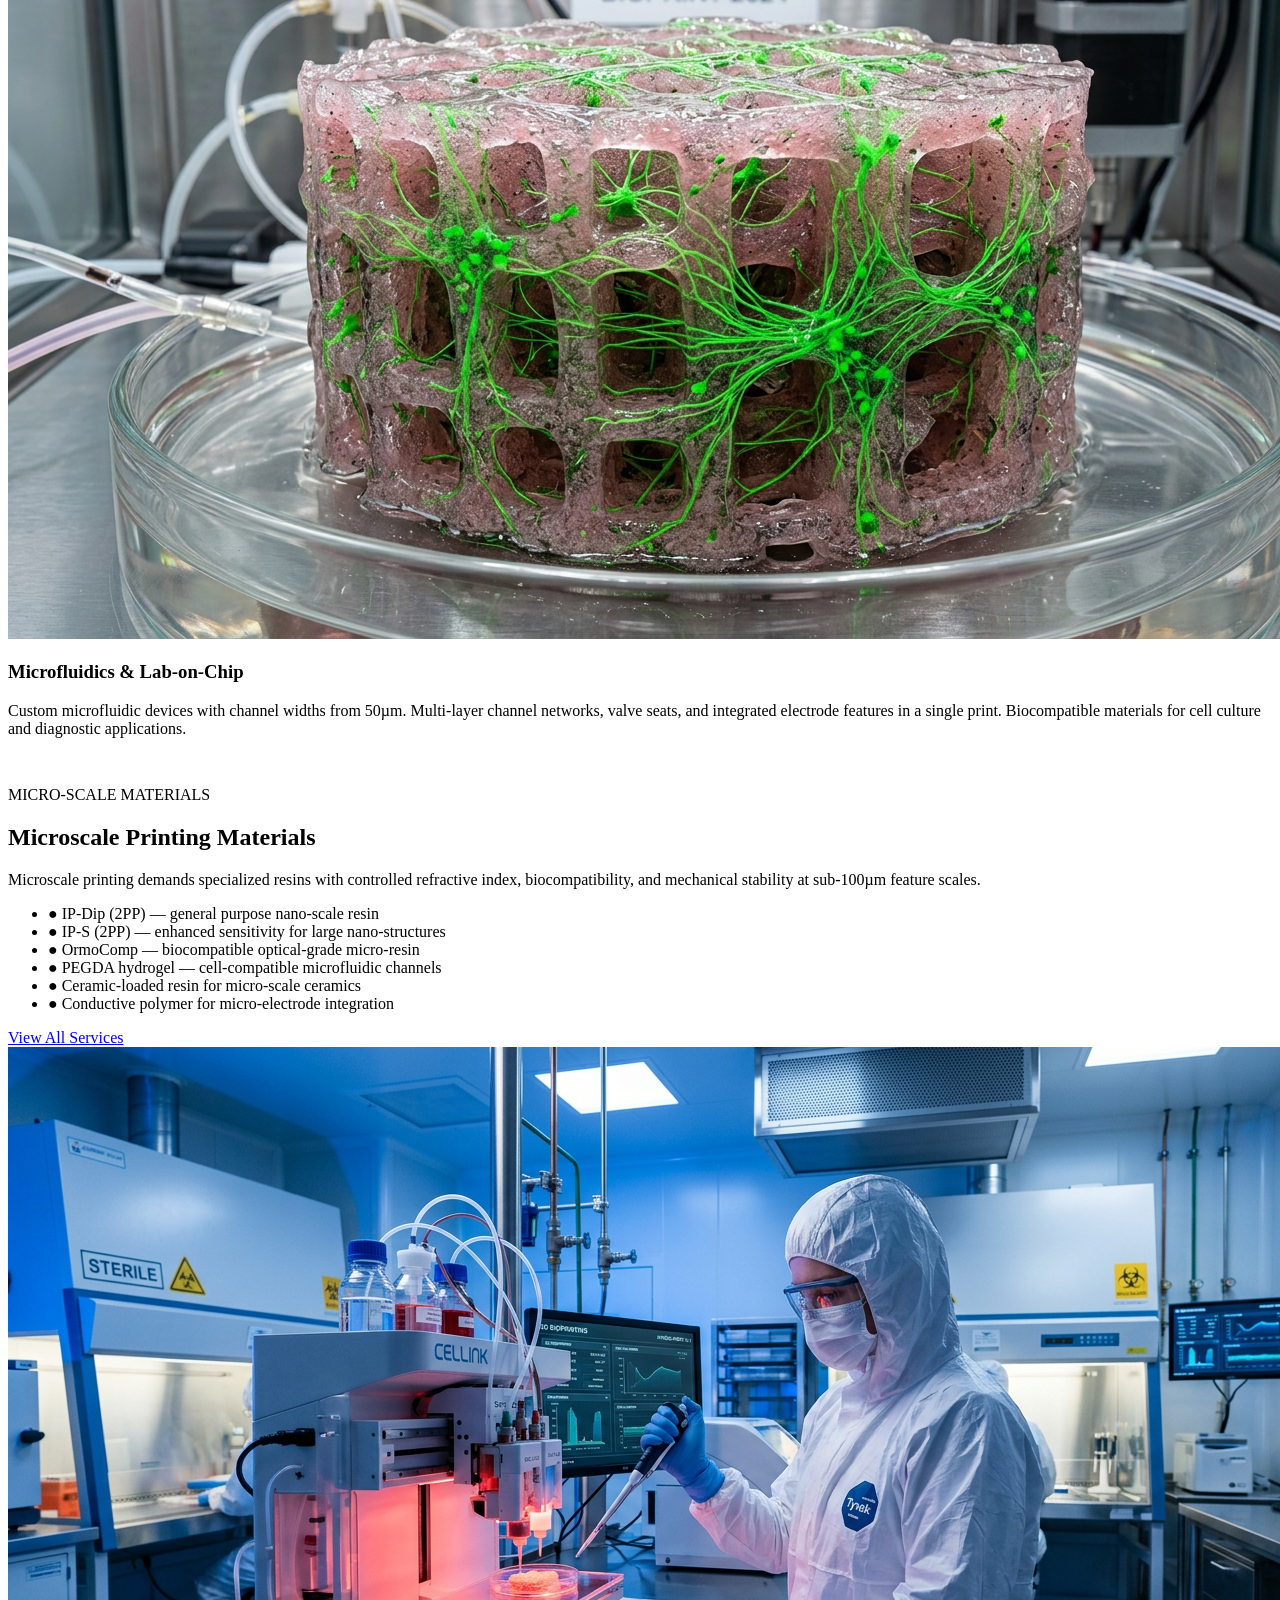
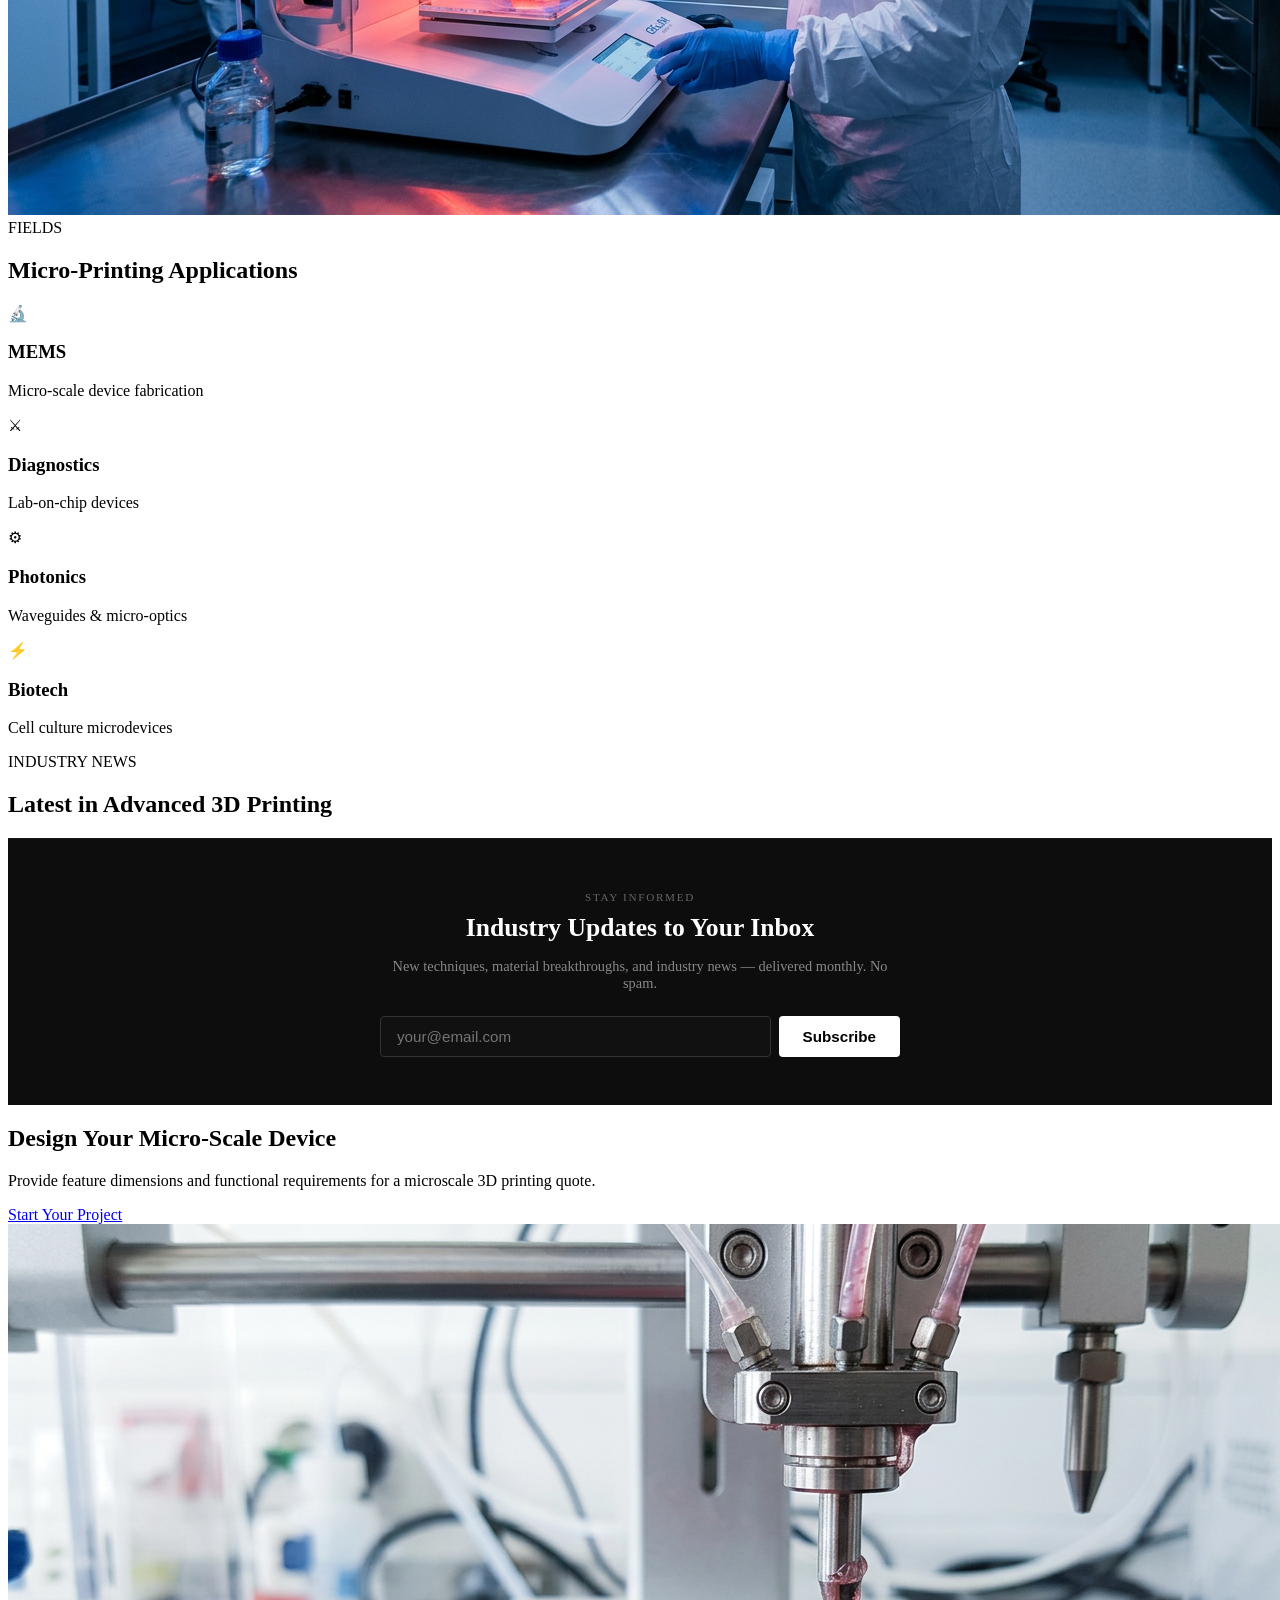
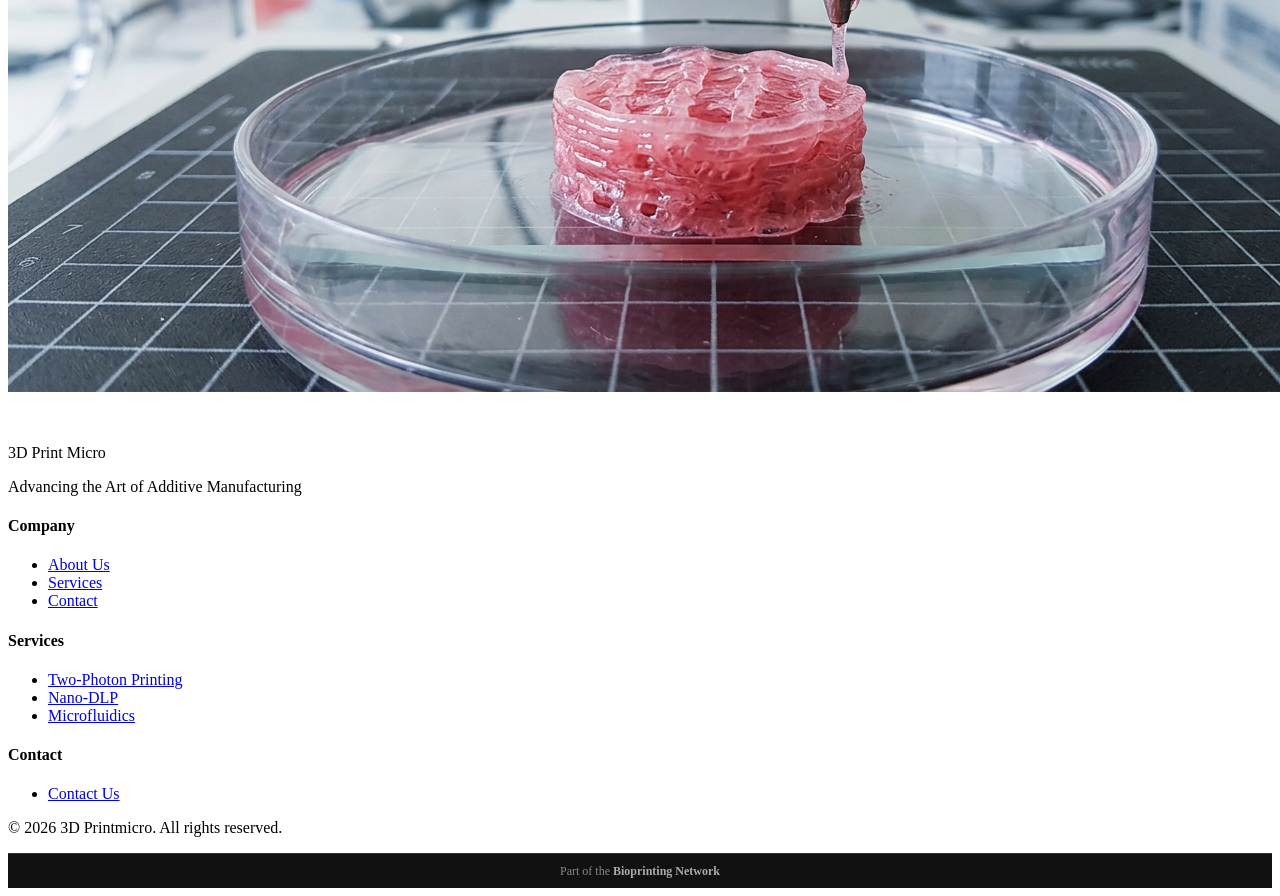
==== commit fd2e1dfd: "Images: replace Unsplash with local bioprinting photos (3dprintmicro.com)" ====
--- a/index.html
+++ b/index.html
@@ -99,7 +99,7 @@
     <main>
         <section class="hero">
             <div class="hero-background">
-                <img src="https://images.unsplash.com/photo-1767627875030-79f91c5a700b?w=600&q=80" alt="3D Printmicro" loading="lazy">
+                <img src="images/05_bioprinter_closeup.png" alt="3D Printmicro" loading="lazy">
                 <div class="hero-overlay"></div>
             </div>
             <div class="hero-content">
@@ -144,7 +144,7 @@
                     <div class="process-card animate-in">
                         <div class="card-number">01</div>
                         <div class="card-image">
-                            <img src="https://images.unsplash.com/photo-1631624215749-b10b3dd7bca7?w=600&q=80" alt="Service 1" loading="lazy">
+                            <img src="images/19_cell_microscopy.png" alt="Service 1" loading="lazy">
                         </div>
                         <h3>Two-Photon Polymerization (2PP)</h3>
                         <p>Sub-micron feature printing via femtosecond laser two-photon polymerization. 200nm minimum feature for photonic waveguides, micro-optics, and nano-scale MEMS. IP-Dip and IP-S resins for biocompatible and optical applications.</p>
@@ -152,7 +152,7 @@
                     <div class="process-card animate-in">
                         <div class="card-number">02</div>
                         <div class="card-image">
-                            <img src="https://images.unsplash.com/photo-1754398783373-e48004f1a82a?w=600&q=80" alt="Service 2" loading="lazy">
+                            <img src="images/13_bioink_cartridges.png" alt="Service 2" loading="lazy">
                         </div>
                         <h3>Nano-DLP Micro-Printing</h3>
                         <p>High-throughput micro-scale production via nano-DLP. 2µm layer thickness for microfluidic chip production, micro-lens arrays, and MEMS prototypes. 10× faster than 2PP for features above 5µm.</p>
@@ -160,7 +160,7 @@
                     <div class="process-card animate-in">
                         <div class="card-number">03</div>
                         <div class="card-image">
-                            <img src="https://images.unsplash.com/photo-1758158407942-b122d74103f8?w=600&q=80" alt="Service 3" loading="lazy">
+                            <img src="images/14_neural_tissue.png" alt="Service 3" loading="lazy">
                         </div>
                         <h3>Microfluidics & Lab-on-Chip</h3>
                         <p>Custom microfluidic devices with channel widths from 50µm. Multi-layer channel networks, valve seats, and integrated electrode features in a single print. Biocompatible materials for cell culture and diagnostic applications.</p>
@@ -193,7 +193,7 @@
                         <a href="services.html" class="btn btn-outline">View All Services</a>
                     </div>
                     <div class="materials-visual">
-                        <img src="https://images.unsplash.com/photo-1767627875030-79f91c5a700b?w=600&q=80" alt="3D Printmicro Services" loading="lazy">
+                        <img src="images/08_scientist_working.png" alt="3D Printmicro Services" loading="lazy">
                         <div class="visual-accent"></div>
                     </div>
                 </div>
@@ -268,7 +268,7 @@
                 <a href="contact.html" class="btn btn-large">Start Your Project</a>
             </div>
             <div class="cta-background">
-                <img src="https://images.unsplash.com/photo-1758158407942-b122d74103f8?w=600&q=80" alt="3D Printmicro" loading="lazy">
+                <img src="images/05_bioprinter_closeup.png" alt="3D Printmicro" loading="lazy">
             </div>
         </section>
     </main>
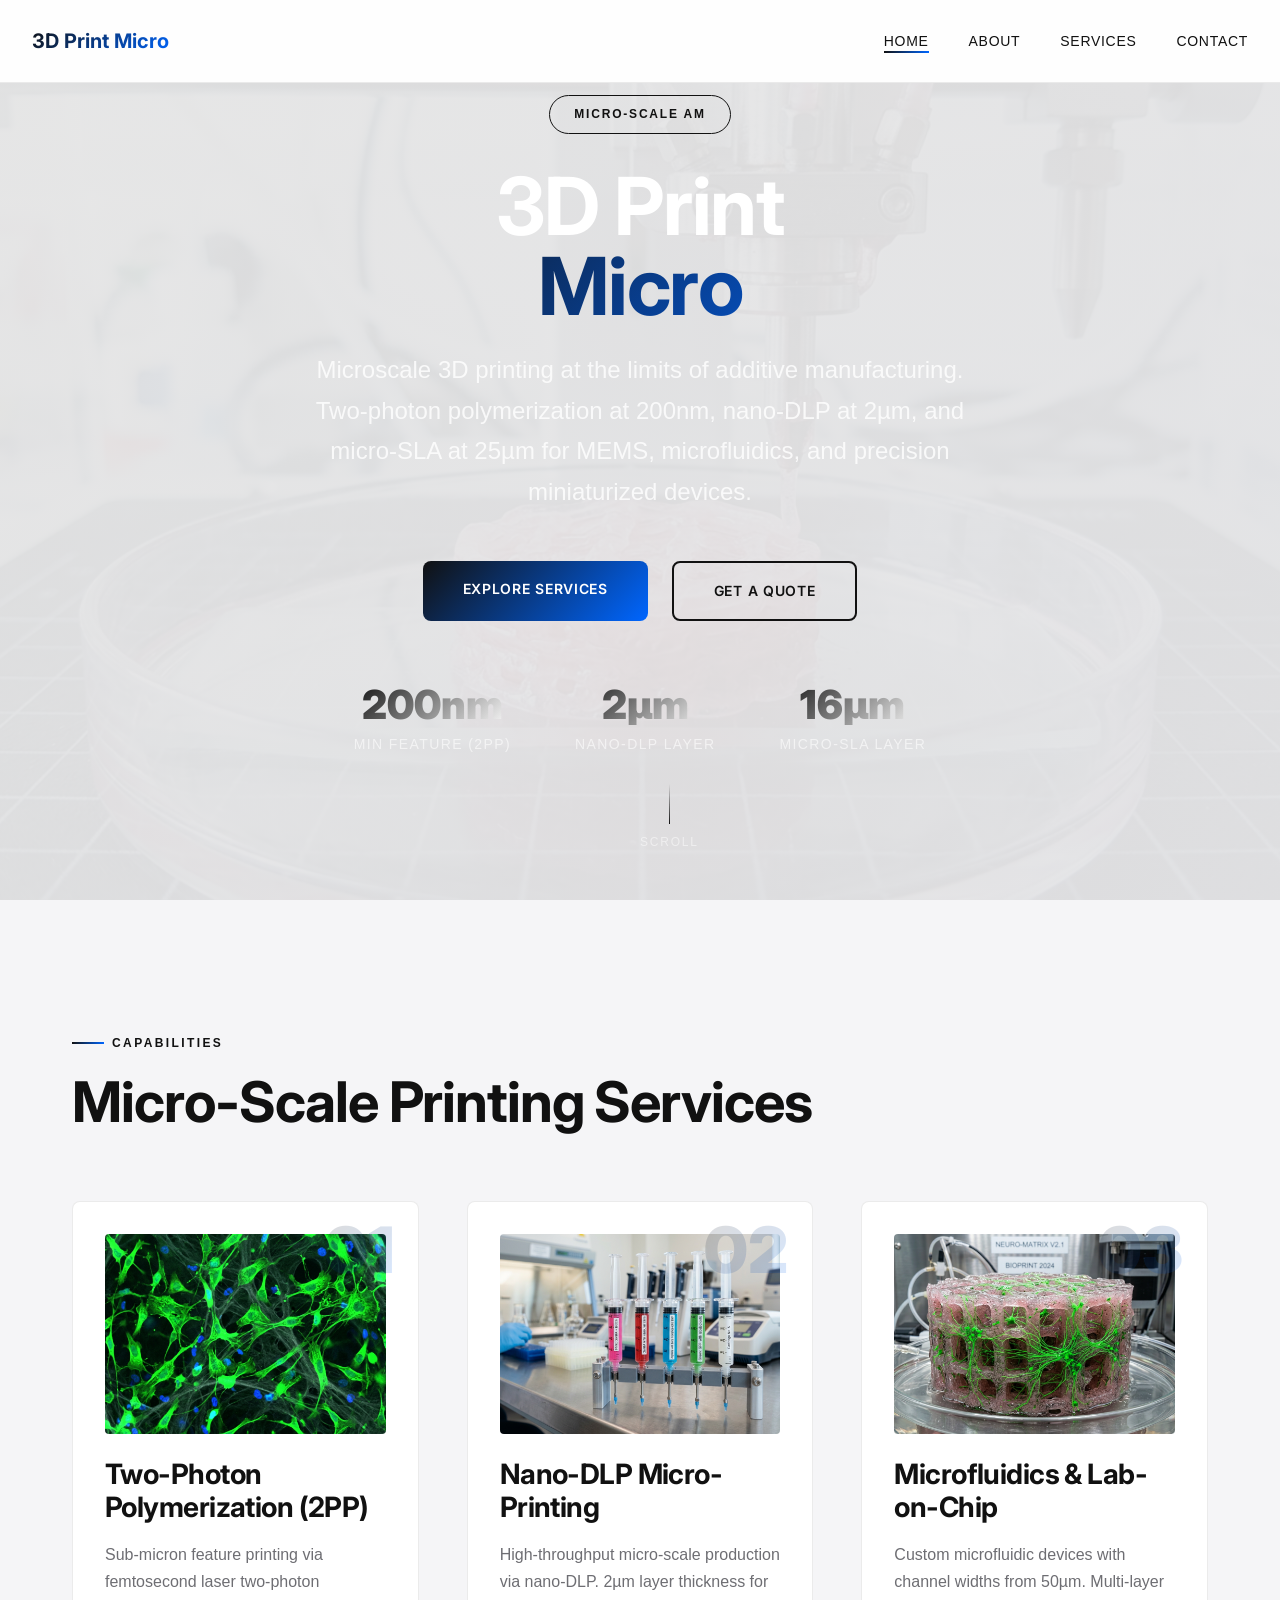
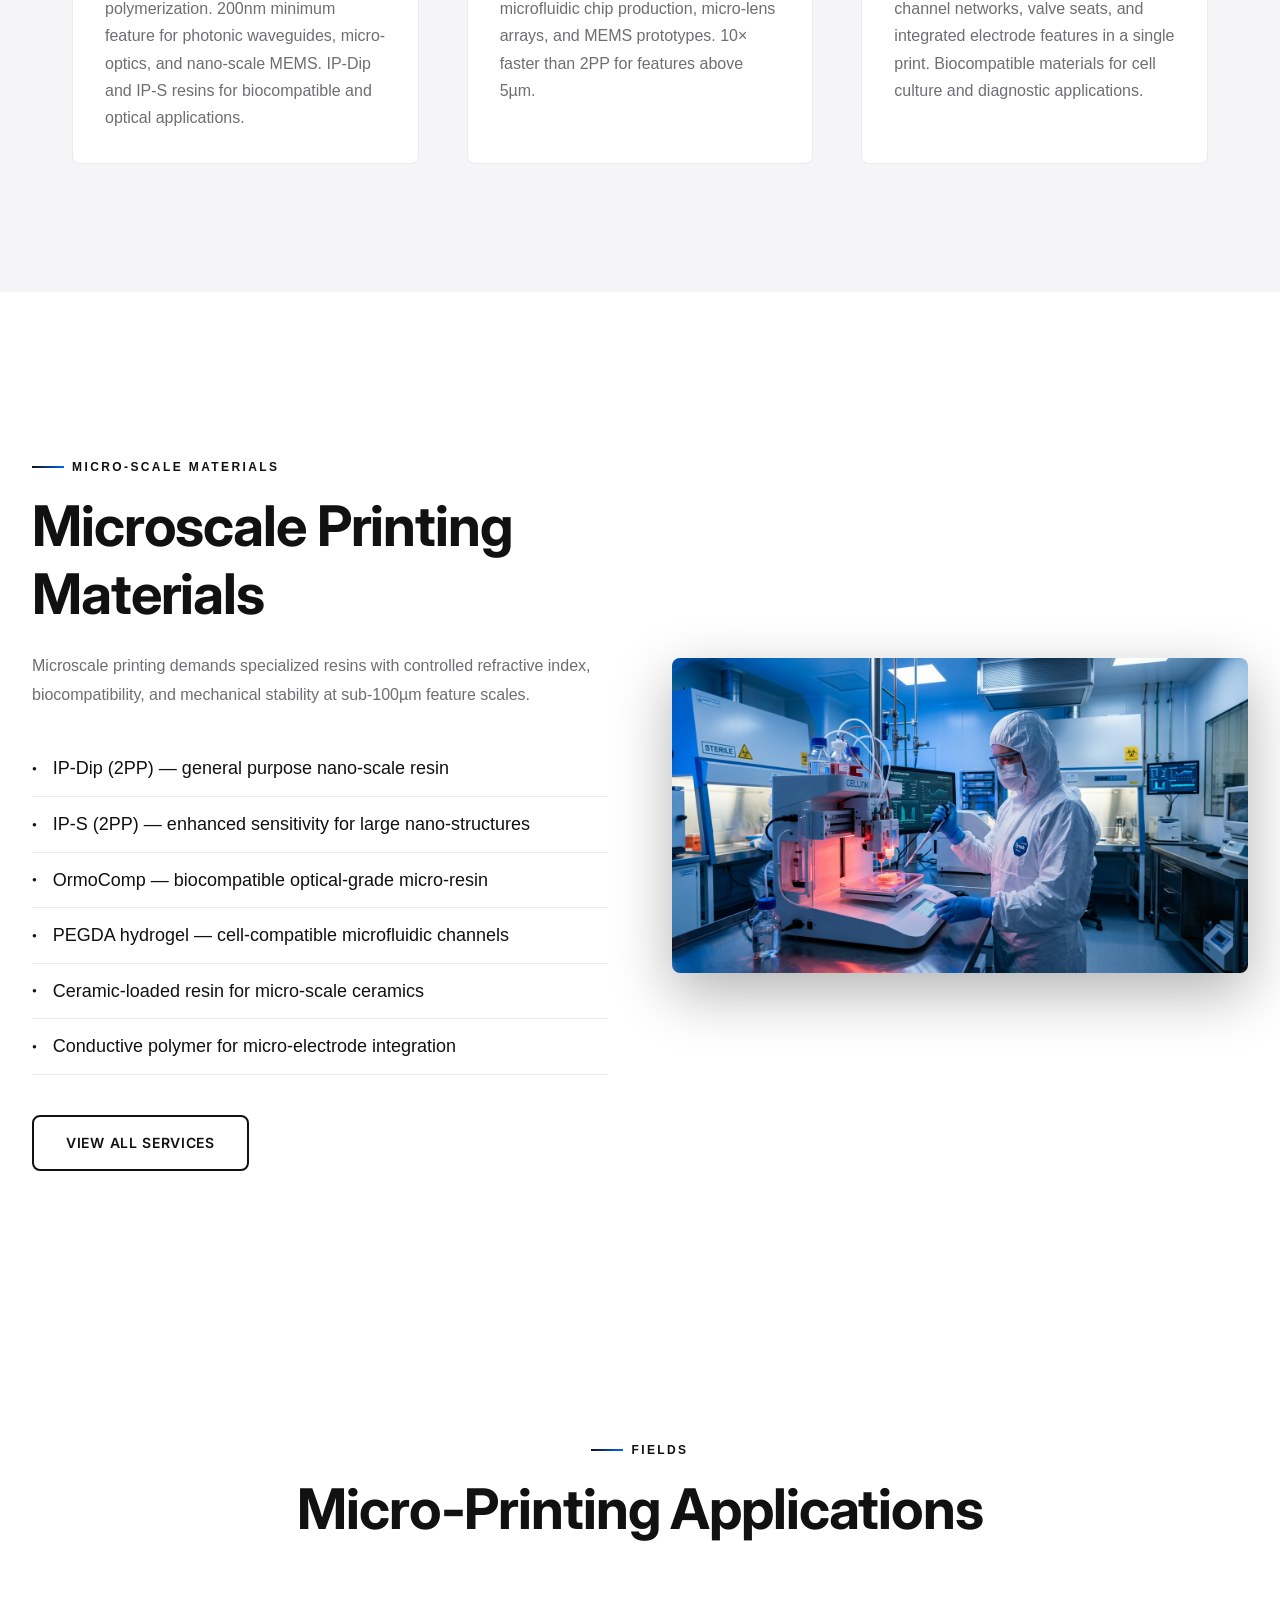
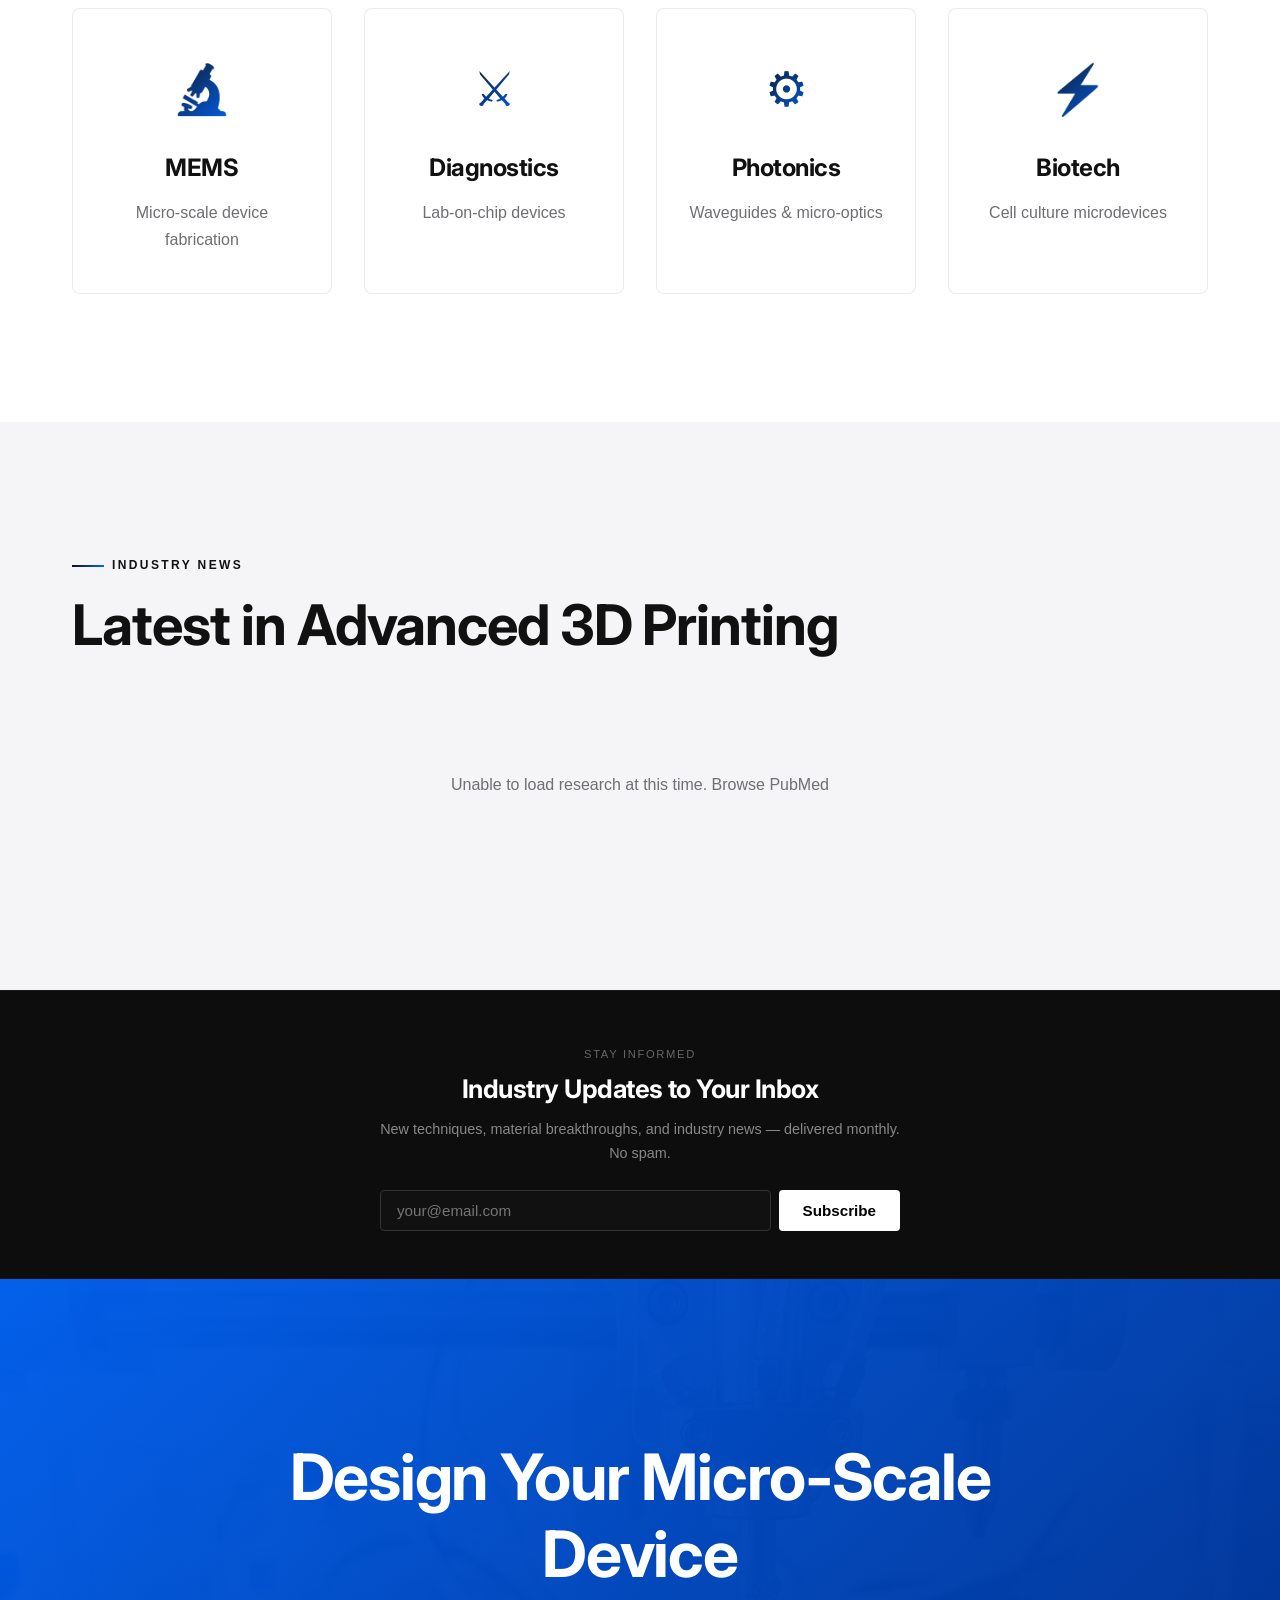
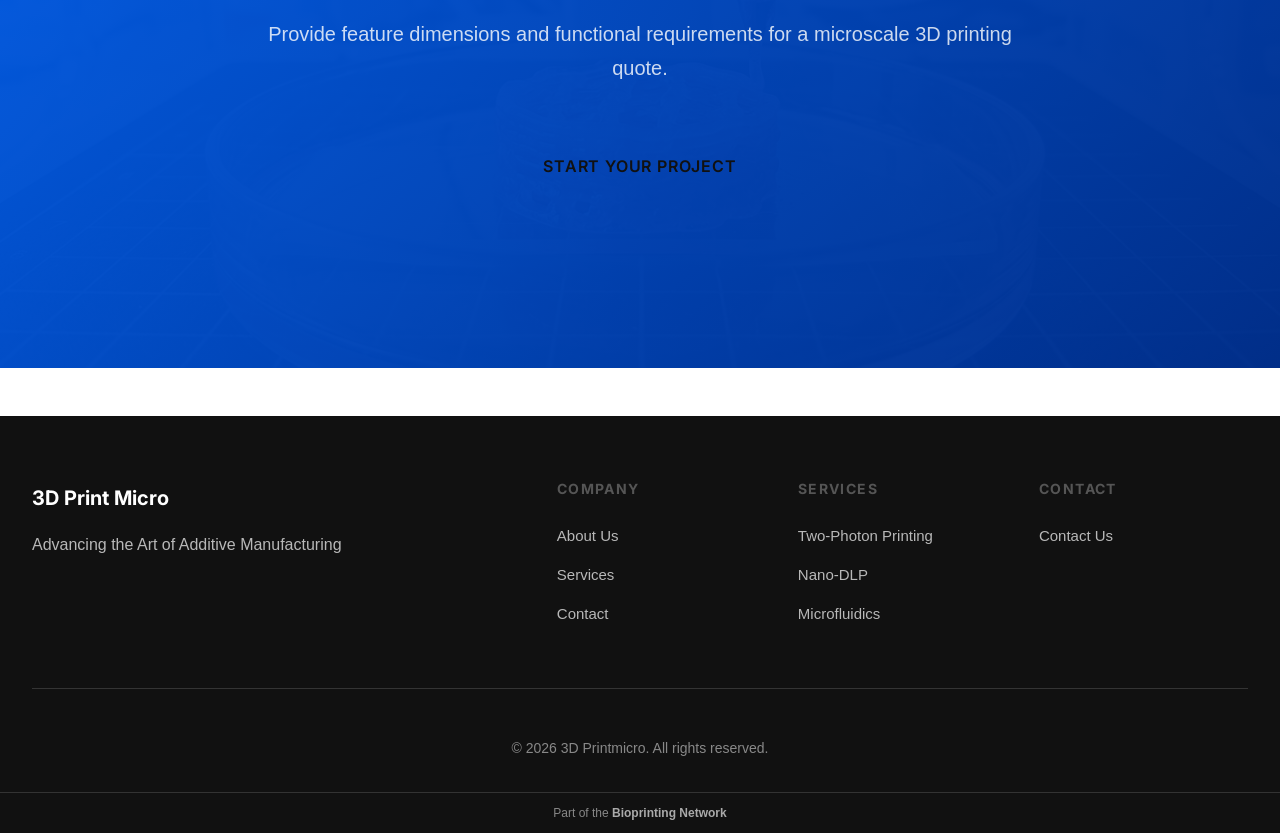
==== commit 6306692a: "Update og:image to use local image for share thumbnail" ====
--- a/index.html
+++ b/index.html
@@ -9,7 +9,7 @@
     <meta property="og:description" content="Microscale 3D printing via two-photon polymerization and nano-DLP for MEMS, microfluidics, and precision optics.">
     <meta name="author" content="Max Davis, Ben Stagl, Ally Reza - ChiLab Studio">
     <meta property="og:type" content="website">
-    <meta property="og:image" content="https://images.unsplash.com/photo-1767627875030-79f91c5a700b?w=600&q=80">
+    <meta property="og:image" content="https://3dprintmicro.com/images/14_neural_tissue.png">
     <title>3D Print Micro | Microscale 3D Printing | Two-Photon, Nano-DLP & LIGA</title>
     <link rel="preconnect" href="https://fonts.googleapis.com">
     <link rel="preconnect" href="https://fonts.gstatic.com" crossorigin>
--- a/css/style.css
+++ b/css/style.css
@@ -0,0 +1,652 @@
+/* ============================================
+   3dprintmicro.com - Minimal/Modern Design
+   Premium Generated Stylesheet
+   ============================================ */
+
+:root {
+    --primary: #111111;
+    --primary-dark: #000000;
+    --secondary: #555555;
+    --accent: #0066ff;
+    --bg-dark: #ffffff;
+    --bg-darker: #f5f5f7;
+    --bg-card: #ffffff;
+    --text: #111111;
+    --text-dim: #6e6e73;
+    --border: rgba(0,0,0,0.08);
+    --font-heading: 'Inter', sans-serif;
+    --font-body: 'DM Sans', sans-serif;
+    --radius: 8px;
+    --transition: all 0.4s cubic-bezier(0.4,0,0.2,1);
+    --transition-fast: all 0.2s ease;
+}
+
+
+
+*,*::before,*::after { margin:0;padding:0;box-sizing:border-box; }
+html { scroll-behavior:smooth;font-size:16px; }
+
+body {
+    font-family: var(--font-body);
+    color: var(--text);
+    background-color: var(--bg-dark);
+    line-height: 1.7;
+    -webkit-font-smoothing: antialiased;
+    overflow-x: hidden;
+    position: relative;
+}
+
+h1,h2,h3,h4,h5,h6 {
+    font-family: var(--font-heading);
+    line-height: 1.2;
+    font-weight: 700;
+    color: var(--text);
+    letter-spacing: -0.02em;
+}
+h1 { font-size: clamp(2.5rem,8vw,5rem); }
+h2 { font-size: clamp(2rem,5vw,3.5rem); }
+h3 { font-size: clamp(1.25rem,3vw,1.75rem); }
+a { text-decoration:none;color:inherit; }
+img { max-width:100%;display:block; }
+
+/* Layout */
+.container { max-width:1200px;margin:0 auto;padding:0 2rem; }
+.container-wide { max-width:1400px;margin:0 auto;padding:0 2rem; }
+section { padding:8rem 0; }
+.section-header { margin-bottom:4rem; }
+.section-header.center { text-align:center; }
+
+.section-label {
+    display:inline-block;
+    font-size:0.75rem;font-weight:700;
+    text-transform:uppercase;letter-spacing:0.2em;
+    color:var(--primary);margin-bottom:1rem;
+    position:relative;padding-left:2.5rem;
+}
+.section-label::before {
+    content:'';position:absolute;left:0;top:50%;
+    transform:translateY(-50%);width:2rem;height:2px;
+    background:linear-gradient(90deg,var(--primary),var(--accent));
+}
+
+/* Header */
+.site-header {
+    position:fixed;top:0;left:0;right:0;z-index:1000;
+    background:rgba(255,255,255,0.95);
+    backdrop-filter:blur(20px);
+    border-bottom:1px solid var(--border);
+    transition: box-shadow 0.3s ease;
+}
+.site-header.scrolled { box-shadow:0 4px 30px rgba(0,0,0,0.15); }
+.navbar { padding:1.5rem 0; }
+.nav-container {
+    max-width:1400px;margin:0 auto;padding:0 2rem;
+    display:flex;justify-content:space-between;align-items:center;
+}
+.nav-logo {
+    font-family:var(--font-heading);font-size:1.25rem;font-weight:700;
+    display:flex;align-items:center;gap:0.35rem;
+    transition:var(--transition-fast);
+}
+.nav-logo:hover { transform:translateY(-2px); }
+.logo-bracket { color:var(--primary);font-size:1.5rem; }
+.logo-text {
+    background:linear-gradient(135deg,var(--primary),var(--accent));
+    -webkit-background-clip:text;-webkit-text-fill-color:transparent;
+    background-clip:text;
+}
+.logo-emoji { font-size:1.5rem;line-height:1; }
+.nav-menu { display:flex;gap:2.5rem;list-style:none; }
+.nav-link {
+    position:relative;font-weight:500;text-transform:uppercase;
+    font-size:0.875rem;letter-spacing:0.05em;
+    transition:var(--transition-fast);
+}
+.nav-link::after {
+    content:'';position:absolute;bottom:-4px;left:0;width:0;height:2px;
+    background:linear-gradient(90deg,var(--primary),var(--accent));
+    transition:var(--transition);
+}
+.nav-link:hover::after,.nav-link.active::after { width:100%; }
+.nav-link:hover { color:var(--primary); }
+
+.nav-toggle {
+    display:none;flex-direction:column;gap:5px;
+    background:none;border:none;cursor:pointer;padding:0.5rem;
+}
+.hamburger {
+    width:25px;height:2px;background:var(--primary);
+    transition:var(--transition);display:block;
+    position:relative;
+}
+.hamburger::before,.hamburger::after {
+    content:'';position:absolute;width:25px;height:2px;
+    background:var(--primary);transition:var(--transition);
+}
+.hamburger::before { top:-7px; }
+.hamburger::after { top:7px; }
+.nav-toggle.active .hamburger { background:transparent; }
+.nav-toggle.active .hamburger::before { transform:rotate(45deg);top:0; }
+.nav-toggle.active .hamburger::after { transform:rotate(-45deg);top:0; }
+
+/* Hero */
+.hero {
+    position:relative;min-height:100vh;
+    display:flex;align-items:center;justify-content:center;
+    overflow:hidden;padding-top:80px;
+}
+.hero-background {
+    position:absolute;top:0;left:0;width:100%;height:100%;z-index:0;
+}
+.hero-background img {
+    width:100%;height:100%;object-fit:cover;filter:brightness(0.35);
+}
+.hero-overlay {
+    position:absolute;top:0;left:0;width:100%;height:100%;
+    background:linear-gradient(135deg, rgba(255,255,255,0.85), rgba(245,245,247,0.9));
+}
+.hero-content {
+    position:relative;z-index:2;max-width:1400px;
+    margin:0 auto;padding:0 2rem;text-align:center;
+}
+.hero-badge {
+    display:inline-block;padding:0.5rem 1.5rem;
+    border:1px solid var(--primary);border-radius:50px;
+    font-size:0.75rem;font-weight:600;letter-spacing:0.15em;
+    text-transform:uppercase;color:var(--primary);
+    margin-bottom:2rem;animation:fadeInDown 0.8s ease-out;
+}
+.hero-title { margin-bottom:1.5rem;color:#fff;animation:fadeInUp 0.8s ease-out 0.2s both; }
+.title-line { display:block;line-height:1; }
+.title-line.highlight {
+    background:linear-gradient(135deg,var(--primary),var(--accent));
+    -webkit-background-clip:text;-webkit-text-fill-color:transparent;
+    background-clip:text;
+}
+.hero-subtitle {
+    font-size:clamp(1.125rem,2vw,1.5rem);
+    max-width:700px;margin:0 auto 3rem;color:rgba(255,255,255,0.8);
+    animation:fadeInUp 0.8s ease-out 0.4s both;
+}
+.hero-actions {
+    display:flex;gap:1.5rem;justify-content:center;flex-wrap:wrap;
+    animation:fadeInUp 0.8s ease-out 0.6s both;
+}
+.hero-stats {
+    display:flex;gap:4rem;justify-content:center;margin-top:4rem;
+    animation:fadeInUp 0.8s ease-out 0.8s both;
+}
+.stat-item { text-align:center; }
+.stat-number {
+    font-family:var(--font-heading);font-size:2.5rem;font-weight:900;
+    background:linear-gradient(135deg,var(--primary),#fff);
+    -webkit-background-clip:text;-webkit-text-fill-color:transparent;
+    background-clip:text;line-height:1;margin-bottom:0.5rem;
+}
+.stat-label {
+    font-size:0.875rem;text-transform:uppercase;
+    letter-spacing:0.1em;color:rgba(255,255,255,0.6);
+}
+.scroll-indicator {
+    position:absolute;bottom:3rem;left:50%;transform:translateX(-50%);
+    display:flex;flex-direction:column;align-items:center;gap:0.5rem;
+    font-size:0.75rem;letter-spacing:0.15em;color:rgba(255,255,255,0.5);
+    animation:fadeInUp 0.8s ease-out 1s both;
+}
+.scroll-line {
+    width:1px;height:40px;
+    background:linear-gradient(180deg,transparent,var(--primary));
+    animation:scrollLine 2s ease-in-out infinite;
+}
+
+/* Buttons */
+.btn {
+    display:inline-block;padding:1rem 2.5rem;
+    font-family:var(--font-heading);font-weight:600;font-size:0.875rem;
+    text-transform:uppercase;letter-spacing:0.05em;
+    border-radius:var(--radius);transition:var(--transition);
+    cursor:pointer;position:relative;overflow:hidden;border:none;
+}
+.btn::before {
+    content:'';position:absolute;top:0;left:-100%;width:100%;height:100%;
+    background:linear-gradient(90deg,transparent,rgba(255,255,255,0.2),transparent);
+    transition:left 0.5s;
+}
+.btn:hover::before { left:100%; }
+.btn-primary {
+    background:linear-gradient(135deg,var(--primary),var(--accent));
+    color:#fff;
+}
+.btn-primary:hover {
+    transform:translateY(-2px);
+    box-shadow:0 10px 30px rgba(17,17,17,0.3);
+}
+.btn-secondary {
+    background:transparent;border:2px solid var(--primary);color:var(--primary);
+}
+.btn-secondary:hover {
+    background:var(--primary);color:#ffffff;transform:translateY(-2px);
+}
+.btn-outline {
+    background:transparent;border:2px solid var(--text);color:var(--text);
+    padding:0.875rem 2rem;
+}
+.btn-outline:hover { background:var(--text);color:var(--bg-dark); }
+.btn-large { padding:1.25rem 3rem;font-size:1rem; }
+.btn-submit { width:100%;text-align:center; }
+
+/* Process Section */
+.process-section { background:#f5f5f7; }
+.process-grid {
+    display:grid;grid-template-columns:repeat(auto-fit,minmax(300px,1fr));gap:3rem;
+}
+.process-card {
+    position:relative;background:#ffffff;
+    border:1px solid var(--border);border-radius:var(--radius);
+    padding:2rem;transition:var(--transition);
+}
+.process-card:hover {
+    transform:translateY(-10px);border-color:var(--primary);
+    box-shadow:0 20px 40px rgba(17,17,17,0.1);
+}
+.card-number {
+    font-family:var(--font-heading);font-size:4rem;font-weight:900;
+    line-height:1;
+    background:linear-gradient(135deg,var(--primary),var(--accent));
+    -webkit-background-clip:text;-webkit-text-fill-color:transparent;
+    background-clip:text;opacity:0.15;position:absolute;top:1rem;right:1.5rem;
+}
+.card-image {
+    width:100%;height:200px;border-radius:calc(var(--radius) - 4px);
+    overflow:hidden;margin-bottom:1.5rem;
+}
+.card-image img {
+    width:100%;height:100%;object-fit:cover;transition:var(--transition);
+}
+.process-card:hover .card-image img { transform:scale(1.1); }
+.process-card h3 { margin-bottom:1rem; }
+.process-card p { color:var(--text-dim);line-height:1.7; }
+
+/* Materials Section */
+.materials-section {
+    background:#ffffff;
+}
+.materials-content {
+    display:grid;grid-template-columns:1fr 1fr;gap:4rem;align-items:center;
+}
+.materials-info h2 { margin-bottom:1.5rem; }
+.materials-info p { color:var(--text-dim);margin-bottom:2rem;line-height:1.8; }
+.materials-list { list-style:none;margin-bottom:2.5rem; }
+.materials-list li {
+    padding:0.75rem 0;font-size:1.125rem;
+    display:flex;align-items:center;gap:1rem;
+    border-bottom:1px solid var(--border);
+}
+.material-icon { color:var(--primary);font-size:0.5rem; }
+.materials-visual { position:relative; }
+.materials-visual img {
+    width:100%;border-radius:var(--radius);
+    box-shadow:0 20px 60px rgba(0,0,0,0.3);
+}
+.visual-accent {
+    position:absolute;top:-2rem;right:-2rem;width:200px;height:200px;
+    background:linear-gradient(135deg,var(--primary),var(--accent));
+    opacity:0.1;border-radius:50%;filter:blur(60px);z-index:-1;
+}
+
+/* Industries Section */
+.industries-grid {
+    display:grid;grid-template-columns:repeat(auto-fit,minmax(250px,1fr));gap:2rem;
+}
+.industry-card {
+    background:#ffffff;border:1px solid var(--border);
+    border-radius:var(--radius);padding:2.5rem 2rem;text-align:center;
+    transition:var(--transition);
+}
+.industry-card:hover {
+    transform:translateY(-5px);border-color:var(--primary);
+}
+.industry-icon {
+    font-size:3rem;margin-bottom:1.5rem;display:inline-block;
+    background:linear-gradient(135deg,var(--primary),var(--accent));
+    -webkit-background-clip:text;-webkit-text-fill-color:transparent;
+    background-clip:text;
+}
+.industry-card h3 { margin-bottom:1rem;font-size:1.5rem; }
+.industry-card p { color:var(--text-dim);line-height:1.7; }
+
+/* CTA Section */
+.cta-section { position:relative;padding:10rem 0;overflow:hidden; }
+.cta-background {
+    position:absolute;top:0;left:0;width:100%;height:100%;z-index:0;
+}
+.cta-background img {
+    width:100%;height:100%;object-fit:cover;filter:brightness(0.2);
+}
+.cta-background::after {
+    content:'';position:absolute;top:0;left:0;width:100%;height:100%;
+    background:linear-gradient(135deg, rgba(0,102,255,0.9), rgba(0,50,150,0.9));
+}
+.cta-content {
+    position:relative;z-index:2;text-align:center;max-width:800px;margin:0 auto;
+}
+.cta-content h2 {
+    font-size:clamp(2.5rem,5vw,4rem);margin-bottom:1.5rem;color:#fff;
+}
+.cta-content p { font-size:1.25rem;color:rgba(255,255,255,0.8);margin-bottom:3rem; }
+
+/* Page Hero (secondary pages) */
+.page-hero {
+    position:relative;padding:10rem 0 6rem;overflow:hidden;
+    display:flex;align-items:center;justify-content:center;
+}
+.page-hero-bg {
+    position:absolute;top:0;left:0;width:100%;height:100%;z-index:0;
+}
+.page-hero-bg img {
+    width:100%;height:100%;object-fit:cover;filter:brightness(0.35);
+}
+.page-hero-overlay {
+    position:absolute;top:0;left:0;width:100%;height:100%;
+    background:linear-gradient(135deg, rgba(255,255,255,0.85), rgba(245,245,247,0.9));
+}
+.page-hero-content {
+    position:relative;z-index:2;text-align:center;max-width:800px;
+    margin:0 auto;padding:0 2rem;
+}
+.page-hero-content h1 { color:#fff;margin-bottom:1rem; }
+.page-hero-subtitle { font-size:1.25rem;color:rgba(255,255,255,0.8); }
+
+/* About Page */
+.story-section { padding:8rem 0; }
+.story-grid {
+    display:grid;grid-template-columns:1fr 1fr;gap:4rem;align-items:center;
+}
+.story-image img {
+    width:100%;border-radius:var(--radius);
+    box-shadow:0 20px 60px rgba(0,0,0,0.15);
+}
+.story-content { }
+.story-content h2 { margin-bottom:1.5rem; }
+.story-content p { color:var(--text-dim);margin-bottom:1.5rem;line-height:1.8; }
+
+.mission-section { background:#f5f5f7;padding:8rem 0; }
+.mission-grid {
+    display:grid;grid-template-columns:1fr 1fr;gap:3rem;
+}
+.mission-card {
+    background:#ffffff;border:1px solid var(--border);
+    border-radius:var(--radius);padding:3rem;
+}
+.mission-card h3 { margin-bottom:1.5rem;color:var(--primary); }
+.mission-card p { color:var(--text-dim);line-height:1.8; }
+
+.values-section { padding:8rem 0; }
+.values-grid {
+    display:grid;grid-template-columns:repeat(auto-fit,minmax(250px,1fr));gap:2rem;
+}
+.value-card {
+    background:#ffffff;border:1px solid var(--border);
+    border-radius:var(--radius);padding:2.5rem 2rem;text-align:center;
+    transition:var(--transition);
+}
+.value-card:hover { transform:translateY(-5px);border-color:var(--primary); }
+.value-icon {
+    font-size:2.5rem;margin-bottom:1rem;
+    background:linear-gradient(135deg,var(--primary),var(--accent));
+    -webkit-background-clip:text;-webkit-text-fill-color:transparent;
+    background-clip:text;
+}
+.value-card h3 { margin-bottom:1rem; }
+.value-card p { color:var(--text-dim);line-height:1.7; }
+
+.stats-section {
+    background:#f5f5f7;padding:6rem 0;
+}
+.stats-bar {
+    display:grid;grid-template-columns:repeat(4,1fr);gap:2rem;text-align:center;
+}
+
+/* Services Page */
+.services-detail-section { padding:8rem 0; }
+.services-detail-grid { display:grid;gap:3rem; }
+.service-detail-card {
+    display:grid;grid-template-columns:1fr 2fr;gap:2rem;
+    background:#ffffff;border:1px solid var(--border);
+    border-radius:var(--radius);overflow:hidden;
+    transition:var(--transition);
+}
+.service-detail-card:hover { transform:translateY(-5px);border-color:var(--primary); }
+.service-detail-image { height:100%;min-height:250px; }
+.service-detail-image img { width:100%;height:100%;object-fit:cover; }
+.service-detail-content { padding:2.5rem; }
+.service-detail-content h3 { margin-bottom:1rem;color:var(--primary); }
+.service-detail-content p { color:var(--text-dim);line-height:1.8; }
+
+.timeline-section { background:#f5f5f7;padding:8rem 0; }
+.timeline { position:relative;max-width:700px;margin:0 auto; }
+.timeline-line {
+    position:absolute;left:30px;top:0;bottom:0;width:2px;
+    background:linear-gradient(180deg,var(--primary),var(--accent));
+}
+.timeline-step {
+    display:flex;gap:2rem;margin-bottom:3rem;position:relative;
+}
+.timeline-number {
+    width:60px;height:60px;border-radius:50%;flex-shrink:0;
+    background:linear-gradient(135deg,var(--primary),var(--accent));
+    color:#fff;display:flex;align-items:center;justify-content:center;
+    font-family:var(--font-heading);font-weight:700;font-size:1.25rem;
+    z-index:1;
+}
+.timeline-content {
+    background:#ffffff;border:1px solid var(--border);
+    border-radius:var(--radius);padding:2rem;flex:1;
+}
+.timeline-content h3 { margin-bottom:0.75rem; }
+.timeline-content p { color:var(--text-dim);line-height:1.7; }
+
+/* Contact Page */
+.contact-section { padding:8rem 0; }
+.contact-grid {
+    display:grid;grid-template-columns:1fr 1fr;gap:4rem;align-items:start;
+}
+.contact-info h2 { margin-bottom:1.5rem; }
+.contact-info > p { color:var(--text-dim);line-height:1.8;margin-bottom:2rem; }
+.contact-cards { display:grid;gap:1.5rem; }
+.contact-card {
+    background:#ffffff;border:1px solid var(--border);
+    border-radius:var(--radius);padding:1.5rem;
+    display:flex;gap:1rem;align-items:flex-start;
+}
+.contact-card-icon {
+    font-size:1.5rem;flex-shrink:0;
+    background:linear-gradient(135deg,var(--primary),var(--accent));
+    -webkit-background-clip:text;-webkit-text-fill-color:transparent;
+    background-clip:text;
+}
+.contact-card h4 { margin-bottom:0.25rem;font-size:1rem; }
+.contact-card p { color:var(--text-dim);font-size:0.9375rem; }
+
+.contact-form-wrapper {
+    background:#ffffff;border:1px solid var(--border);
+    border-radius:var(--radius);padding:2.5rem;
+    box-shadow:0 20px 60px rgba(0,0,0,0.1);
+}
+.contact-form-wrapper h2 { margin-bottom:2rem; }
+.form-group { margin-bottom:1.25rem; }
+.form-group label {
+    display:block;margin-bottom:0.4rem;font-weight:600;
+    color:var(--text);font-size:0.95rem;
+}
+.required { color:#e74c3c; }
+.form-group input[type="text"],
+.form-group input[type="email"],
+.form-group input[type="tel"],
+.form-group textarea {
+    width:100%;padding:0.875rem 1rem;
+    border:2px solid var(--border);border-radius:var(--radius);
+    font-family:var(--font-body);font-size:1rem;
+    color:var(--text);background:#f5f5f7;
+    transition:var(--transition);
+}
+.form-group input:focus,
+.form-group textarea:focus {
+    outline:none;border-color:var(--primary);
+    box-shadow:0 0 0 3px rgba(17,17,17,0.15);
+}
+.form-group input.error,
+.form-group textarea.error { border-color:#e74c3c; }
+.form-error { color:#e74c3c;font-size:0.85rem;margin-top:0.25rem;min-height:1.2em; }
+.form-group input[type="file"] { font-family:var(--font-body);font-size:0.95rem;padding:0.5rem 0;border:none;background:none; }
+
+
+/* News Section */
+.news-section { background:var(--bg-darker);padding:8rem 0; }
+.news-grid {
+    display:grid;grid-template-columns:repeat(auto-fit,minmax(300px,1fr));gap:2rem;
+}
+.news-card {
+    background:var(--bg-card);border:1px solid var(--border);
+    border-radius:var(--radius);overflow:hidden;
+    transition:var(--transition);display:flex;flex-direction:column;
+}
+.news-card:hover {
+    transform:translateY(-5px);border-color:var(--primary);
+    box-shadow:0 15px 40px rgba(14,116,144,0.12);
+}
+.news-card-image {
+    width:100%;height:180px;overflow:hidden;background:var(--bg-dark);
+    display:flex;align-items:center;justify-content:center;
+}
+.news-card-image img {
+    width:100%;height:100%;object-fit:cover;transition:var(--transition);
+}
+.news-card:hover .news-card-image img { transform:scale(1.05); }
+.news-card-image .news-placeholder {
+    font-size:3rem;opacity:0.35;
+}
+.news-card-body { padding:1.5rem;flex:1;display:flex;flex-direction:column; }
+.news-card-source {
+    font-size:0.75rem;font-weight:600;text-transform:uppercase;
+    letter-spacing:0.1em;color:var(--primary);margin-bottom:0.75rem;
+}
+.news-card-body h3 {
+    font-family:var(--font-body);font-size:1.05rem;font-weight:600;
+    line-height:1.4;margin-bottom:0.75rem;color:var(--text);
+}
+.news-card-body p {
+    color:var(--text-dim);font-size:0.9375rem;line-height:1.6;
+    flex:1;margin-bottom:1rem;
+}
+.news-card-date { font-size:0.8125rem;color:var(--text-dim);opacity:0.7; }
+.news-card a {
+    color:var(--primary);font-size:0.875rem;font-weight:600;
+    text-transform:uppercase;letter-spacing:0.05em;
+    transition:var(--transition-fast);
+}
+.news-card a:hover { color:var(--secondary); }
+.news-loading {
+    grid-column:1/-1;text-align:center;padding:4rem 2rem;
+    color:var(--text-dim);font-size:1.125rem;
+}
+.news-error {
+    grid-column:1/-1;text-align:center;padding:3rem 2rem;color:var(--text-dim);
+}
+.news-error p { margin-bottom:1rem; }
+
+/* Footer */
+.site-footer {
+    background:#111111;
+    border-top:1px solid var(--border);padding:4rem 0 2rem;
+    color:#fff;
+}
+.footer-container { max-width:1400px;margin:0 auto;padding:0 2rem; }
+.footer-main {
+    display:grid;grid-template-columns:2fr 3fr;gap:4rem;
+    margin-bottom:3rem;padding-bottom:3rem;
+    border-bottom:1px solid rgba(255,255,255,0.15);
+}
+.footer-brand { }
+.footer-logo {
+    font-family:var(--font-heading);font-size:1.25rem;
+    font-weight:700;margin-bottom:1rem;
+    color:#fff;
+}
+.footer-brand p { color:rgba(255,255,255,0.7); }
+.footer-links {
+    display:grid;grid-template-columns:repeat(3,1fr);gap:2rem;
+}
+.footer-column h4 {
+    font-size:0.875rem;text-transform:uppercase;letter-spacing:0.1em;
+    margin-bottom:1.5rem;color:var(--secondary);
+}
+.footer-column ul { list-style:none; }
+.footer-column li { margin-bottom:0.75rem; }
+.footer-column a {
+    color:rgba(255,255,255,0.7);
+    transition:var(--transition-fast);font-size:0.9375rem;
+}
+.footer-column a:hover { color:var(--primary);padding-left:5px; }
+.footer-bottom {
+    text-align:center;
+    color:rgba(255,255,255,0.5);
+    font-size:0.875rem;
+}
+
+/* Scroll Animation */
+.animate-in {
+    opacity:0;transform:translateY(30px);transition:opacity 0.6s ease,transform 0.6s ease;
+}
+.animate-in.visible { opacity:1;transform:translateY(0); }
+
+/* Keyframes */
+@keyframes fadeInDown {
+    from { opacity:0;transform:translateY(-20px); }
+    to { opacity:1;transform:translateY(0); }
+}
+@keyframes fadeInUp {
+    from { opacity:0;transform:translateY(20px); }
+    to { opacity:1;transform:translateY(0); }
+}
+@keyframes scrollLine {
+    0%,100% { transform:scaleY(1); }
+    50% { transform:scaleY(1.5); }
+}
+
+/* Responsive */
+@media(max-width:968px) {
+    .nav-menu {
+        position:fixed;top:80px;right:-100%;width:300px;
+        height:calc(100vh - 80px);background:#ffffff;
+        flex-direction:column;padding:2rem;gap:1.5rem;
+        border-left:1px solid var(--border);transition:var(--transition);
+        z-index:1000;
+    }
+    .nav-menu.active { right:0; }
+    .nav-toggle { display:flex; }
+    .hero-stats { gap:2rem; }
+    .materials-content { grid-template-columns:1fr; }
+    .story-grid { grid-template-columns:1fr; }
+    .mission-grid { grid-template-columns:1fr; }
+    .contact-grid { grid-template-columns:1fr; }
+    .service-detail-card { grid-template-columns:1fr; }
+    .service-detail-image { min-height:200px; }
+    .footer-main { grid-template-columns:1fr; }
+    .footer-links { grid-template-columns:repeat(2,1fr); }
+    .stats-bar { grid-template-columns:repeat(2,1fr); }
+}
+@media(max-width:640px) {
+    section { padding:5rem 0; }
+    .hero { min-height:90vh; }
+    .hero-stats { flex-direction:column;gap:1.5rem; }
+    .process-grid { grid-template-columns:1fr; }
+    .industries-grid { grid-template-columns:1fr; }
+    .values-grid { grid-template-columns:1fr; }
+    .footer-links { grid-template-columns:1fr; }
+    .cta-section { padding:6rem 0; }
+    .stats-bar { grid-template-columns:1fr; }
+    .page-hero { padding:8rem 0 4rem; }
+    .timeline-step { flex-direction:column;align-items:flex-start; }
+    .timeline-line { display:none; }
+}
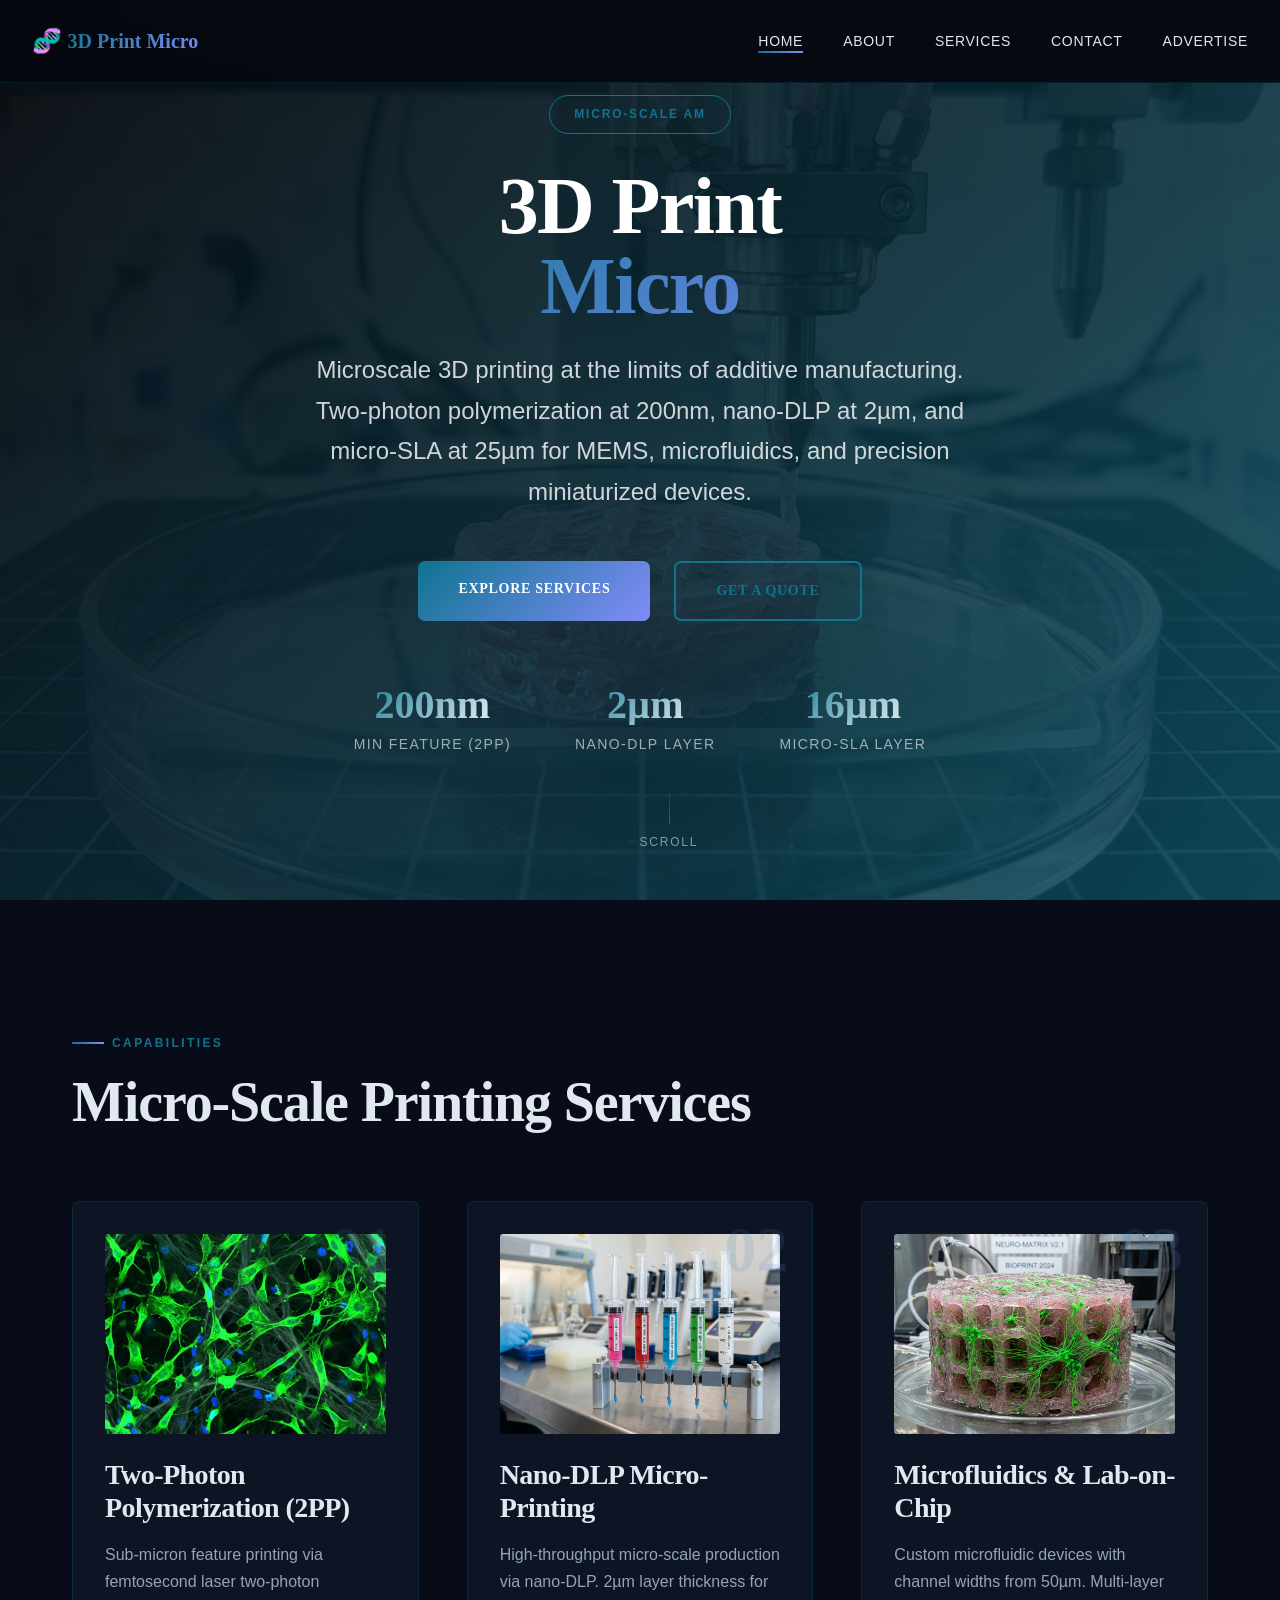
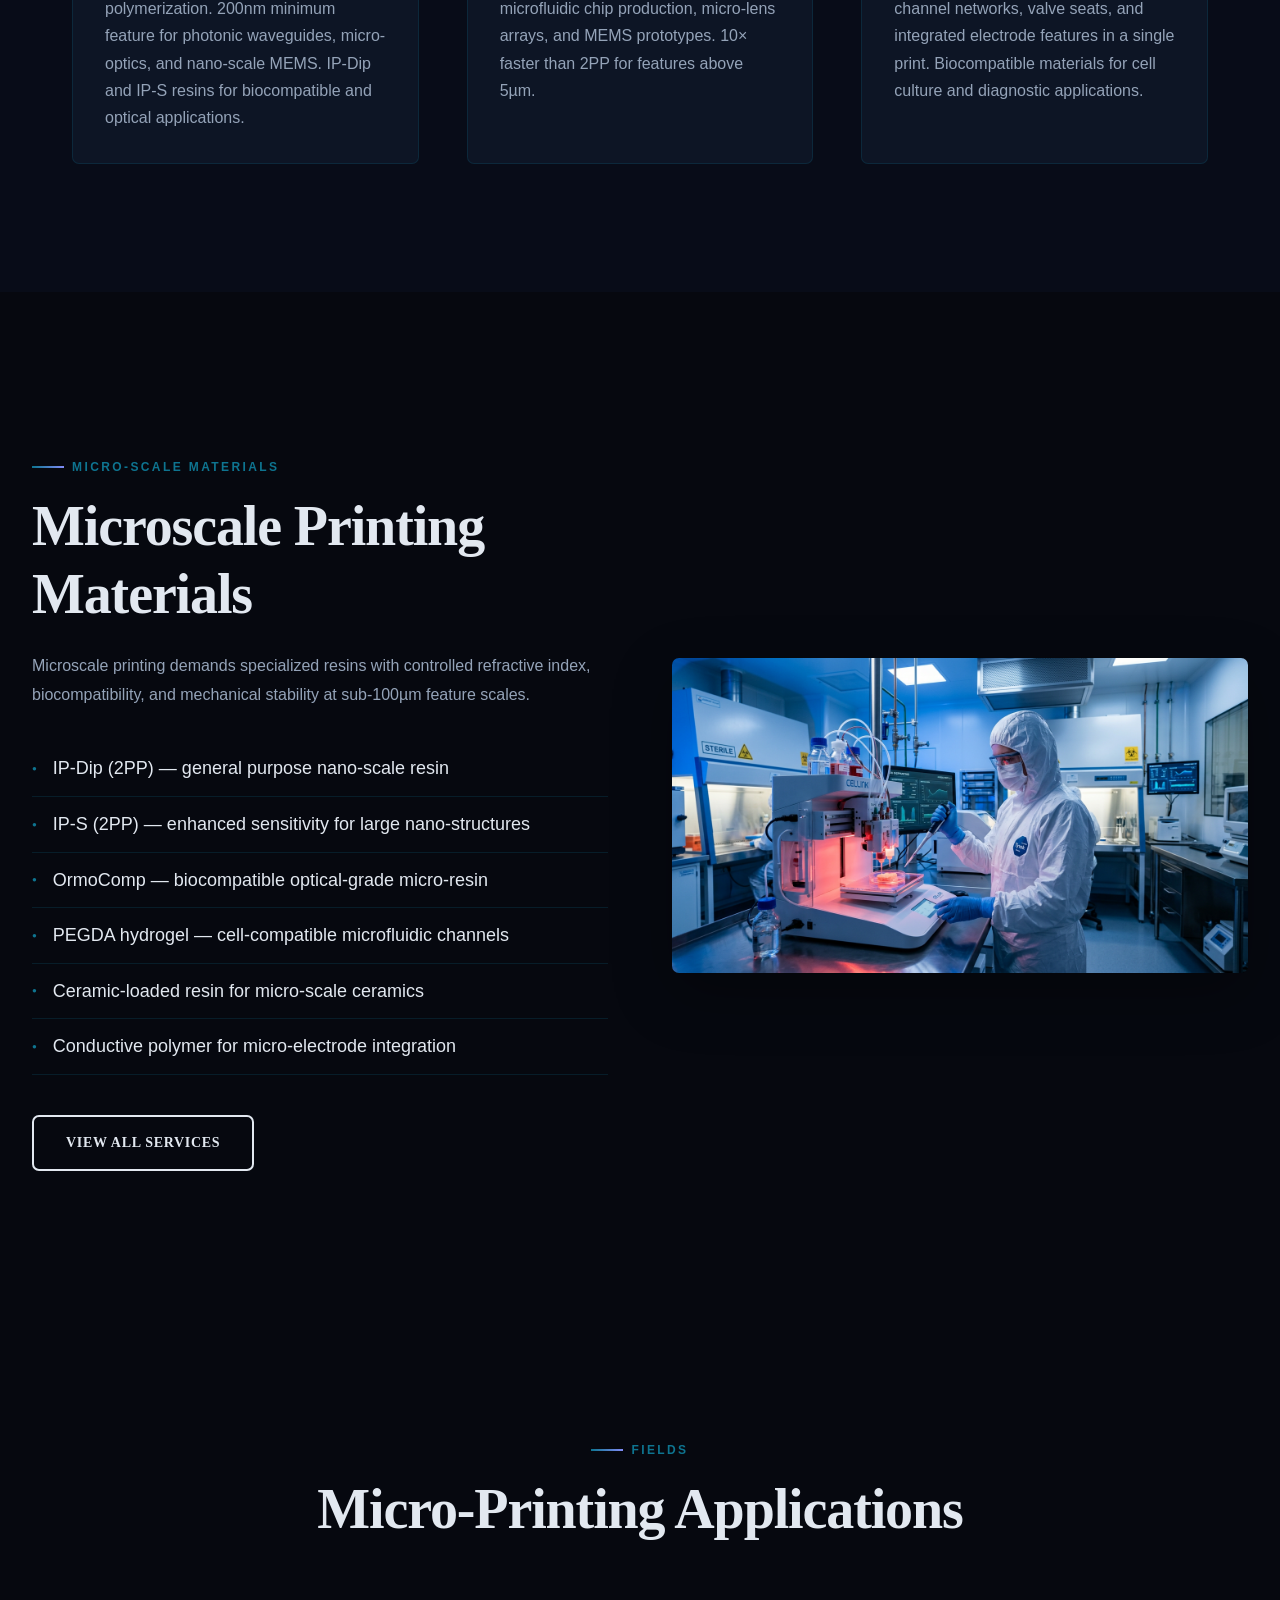
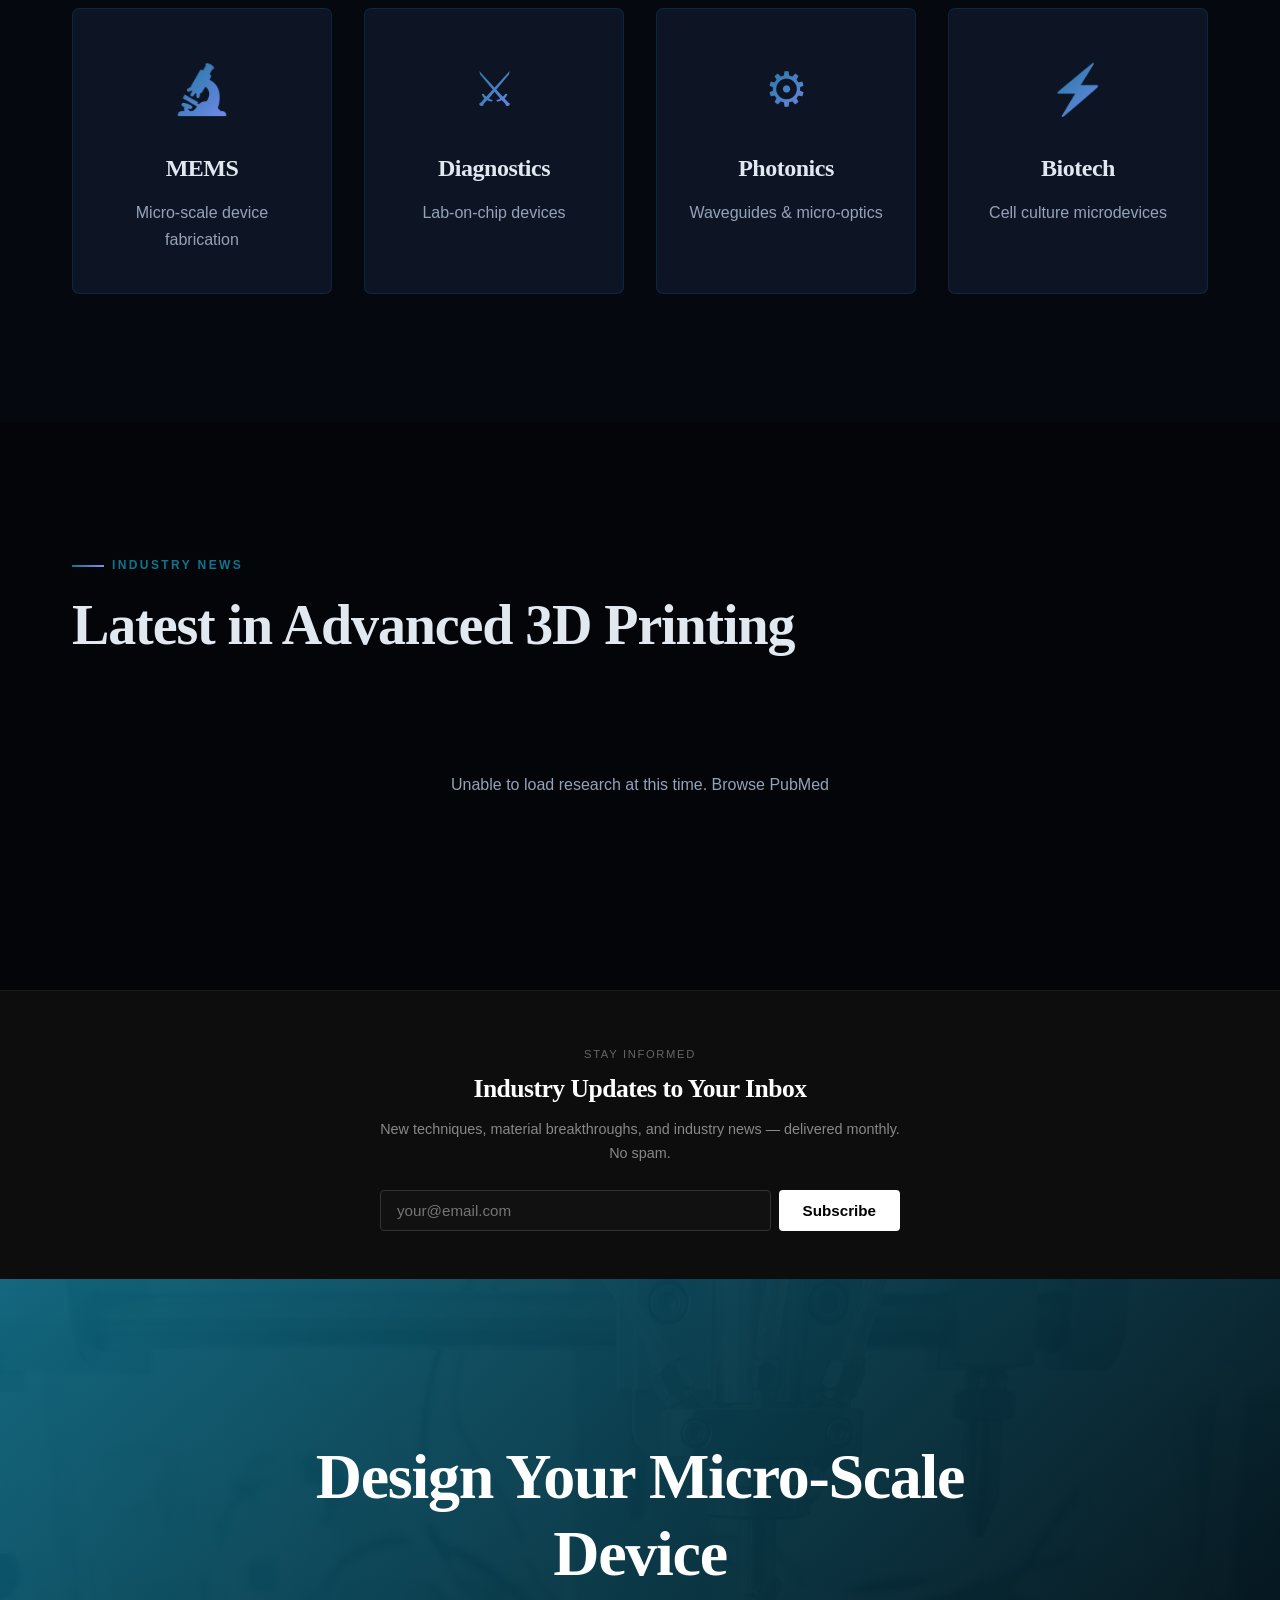
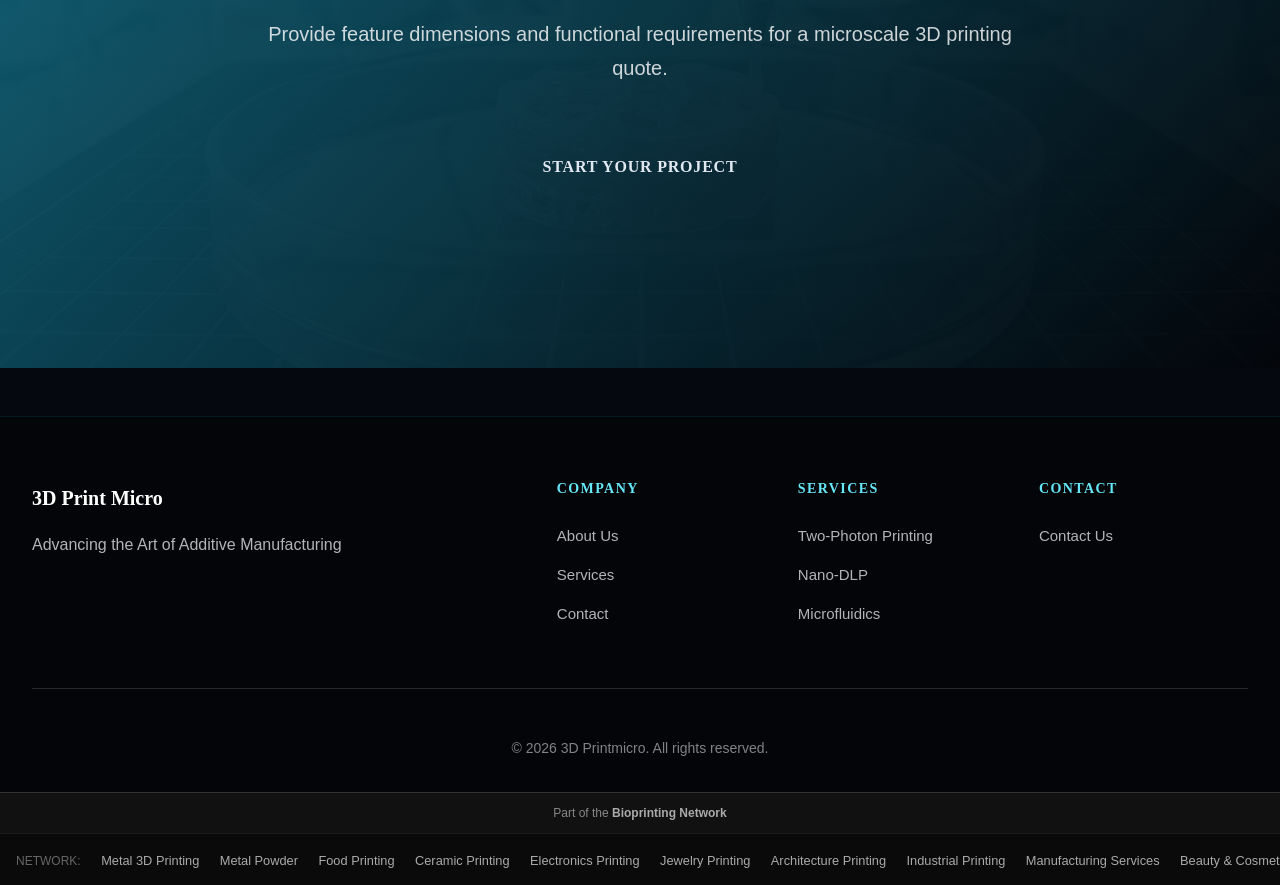
==== commit 7405560c: "Upgrade to match flagship: dark teal theme, DNA favicon, Advertise nav, network footer" ====
--- a/index.html
+++ b/index.html
@@ -72,6 +72,7 @@
 </script>
     <!-- ADSENSE: replace ca-pub-REPLACE_WITH_PUB_ID with your publisher ID to activate -->
     <!-- <script async src="https://pagead2.googlesyndication.com/pagead/js/adsbygoogle.js?client=ca-pub-REPLACE_WITH_PUB_ID" crossorigin="anonymous"></script> -->
+    <link rel="icon" href="favicon.svg" type="image/svg+xml">
 </head>
 <body>
 
@@ -79,7 +80,7 @@
         <nav class="navbar">
             <div class="nav-container">
                 <a href="index.html" class="nav-logo">
-                    <span class="logo-text">3D Print Micro</span>
+                    <span class="logo-emoji">&#129516;</span><span class="logo-text">3D Print Micro</span>
                 </a>
                 <button class="nav-toggle" aria-label="Toggle navigation" aria-expanded="false">
                     <span class="hamburger"></span>
@@ -91,6 +92,7 @@
                     <li><a href="about.html" class="nav-link">About</a></li>
                     <li><a href="services.html" class="nav-link">Services</a></li>
                     <li><a href="contact.html" class="nav-link">Contact</a></li>
+                    <li><a href="advertise.html" class="nav-link">Advertise</a></li>
                 </ul>
             </div>
         </nav>
@@ -321,5 +323,20 @@
     <div class="network-badge" style="background:#111;border-top:1px solid #333;text-align:center;padding:0.6rem 1rem;font-size:0.75rem;color:#888;">
       Part of the <a href="https://3dprinttissue.com" style="color:#aaa;text-decoration:none;font-weight:600;">Bioprinting Network</a>
     </div>
+    <div style="background:#0a0a0a;border-top:1px solid #1a1a1a;padding:0.75rem 1rem;text-align:center;overflow-x:auto;white-space:nowrap;">
+      <span style="color:#666;font-size:0.75rem;margin-right:0.5rem;">NETWORK:</span>
+      <a href="https://dmls3d.com" style="color:#aaa;text-decoration:none;margin:0 0.5rem;font-size:0.8rem;">Metal 3D Printing</a>
+      <a href="https://metalpowder.co" style="color:#aaa;text-decoration:none;margin:0 0.5rem;font-size:0.8rem;">Metal Powder</a>
+      <a href="https://3dprintfood.com" style="color:#aaa;text-decoration:none;margin:0 0.5rem;font-size:0.8rem;">Food Printing</a>
+      <a href="https://3dprintceramic.com" style="color:#aaa;text-decoration:none;margin:0 0.5rem;font-size:0.8rem;">Ceramic Printing</a>
+      <a href="https://3dprintcircuitry.com" style="color:#aaa;text-decoration:none;margin:0 0.5rem;font-size:0.8rem;">Electronics Printing</a>
+      <a href="https://3dprintjewelry.com" style="color:#aaa;text-decoration:none;margin:0 0.5rem;font-size:0.8rem;">Jewelry Printing</a>
+      <a href="https://3dprintarchitecture.com" style="color:#aaa;text-decoration:none;margin:0 0.5rem;font-size:0.8rem;">Architecture Printing</a>
+      <a href="https://3dprintpipes.com" style="color:#aaa;text-decoration:none;margin:0 0.5rem;font-size:0.8rem;">Industrial Printing</a>
+      <a href="https://sendcutship.com" style="color:#aaa;text-decoration:none;margin:0 0.5rem;font-size:0.8rem;">Manufacturing Services</a>
+      <a href="https://3dprintskincare.com" style="color:#aaa;text-decoration:none;margin:0 0.5rem;font-size:0.8rem;">Beauty &amp; Cosmetics</a>
+      <a href="https://3dprintsolar.com" style="color:#aaa;text-decoration:none;margin:0 0.5rem;font-size:0.8rem;">Clean Energy</a>
+      <a href="https://3dprinttitanium.com" style="color:#aaa;text-decoration:none;margin:0 0.5rem;font-size:0.8rem;">Titanium Printing</a>
+    </div>
 </body>
 </html>
--- a/css/style.css
+++ b/css/style.css
@@ -1,22 +1,22 @@
 /* ============================================
-   3dprintmicro.com - Minimal/Modern Design
+   3dprinttissue.com - Dark Medical/Scientific Theme
    Premium Generated Stylesheet
    ============================================ */
 
 :root {
-    --primary: #111111;
-    --primary-dark: #000000;
-    --secondary: #555555;
-    --accent: #0066ff;
-    --bg-dark: #ffffff;
-    --bg-darker: #f5f5f7;
-    --bg-card: #ffffff;
-    --text: #111111;
-    --text-dim: #6e6e73;
-    --border: rgba(0,0,0,0.08);
-    --font-heading: 'Inter', sans-serif;
-    --font-body: 'DM Sans', sans-serif;
-    --radius: 8px;
+    --primary: #0e7490;
+    --primary-dark: #155e75;
+    --secondary: #67e8f9;
+    --accent: #818cf8;
+    --bg-dark: #06080f;
+    --bg-darker: #030508;
+    --bg-card: #0d1525;
+    --text: #e2e8f0;
+    --text-dim: #94a3b8;
+    --border: rgba(14,116,144,0.2);
+    --font-heading: 'Playfair Display', serif;
+    --font-body: 'Source Sans 3', sans-serif;
+    --radius: 7px;
     --transition: all 0.4s cubic-bezier(0.4,0,0.2,1);
     --transition-fast: all 0.2s ease;
 }
@@ -72,7 +72,7 @@
 /* Header */
 .site-header {
     position:fixed;top:0;left:0;right:0;z-index:1000;
-    background:rgba(255,255,255,0.95);
+    background:rgba(6,8,15,0.95);
     backdrop-filter:blur(20px);
     border-bottom:1px solid var(--border);
     transition: box-shadow 0.3s ease;
@@ -143,7 +143,7 @@
 }
 .hero-overlay {
     position:absolute;top:0;left:0;width:100%;height:100%;
-    background:linear-gradient(135deg, rgba(255,255,255,0.85), rgba(245,245,247,0.9));
+    background:linear-gradient(135deg, rgba(3,5,10,0.88), rgba(14,116,144,0.55));
 }
 .hero-content {
     position:relative;z-index:2;max-width:1400px;
@@ -219,13 +219,13 @@
 }
 .btn-primary:hover {
     transform:translateY(-2px);
-    box-shadow:0 10px 30px rgba(17,17,17,0.3);
+    box-shadow:0 10px 30px rgba(45,106,79,0.3);
 }
 .btn-secondary {
     background:transparent;border:2px solid var(--primary);color:var(--primary);
 }
 .btn-secondary:hover {
-    background:var(--primary);color:#ffffff;transform:translateY(-2px);
+    background:var(--primary);color:#fff;transform:translateY(-2px);
 }
 .btn-outline {
     background:transparent;border:2px solid var(--text);color:var(--text);
@@ -236,18 +236,18 @@
 .btn-submit { width:100%;text-align:center; }
 
 /* Process Section */
-.process-section { background:#f5f5f7; }
+.process-section { background:#080c18; }
 .process-grid {
     display:grid;grid-template-columns:repeat(auto-fit,minmax(300px,1fr));gap:3rem;
 }
 .process-card {
-    position:relative;background:#ffffff;
+    position:relative;background:#0d1525;
     border:1px solid var(--border);border-radius:var(--radius);
     padding:2rem;transition:var(--transition);
 }
 .process-card:hover {
     transform:translateY(-10px);border-color:var(--primary);
-    box-shadow:0 20px 40px rgba(17,17,17,0.1);
+    box-shadow:0 20px 40px rgba(45,106,79,0.1);
 }
 .card-number {
     font-family:var(--font-heading);font-size:4rem;font-weight:900;
@@ -269,7 +269,7 @@
 
 /* Materials Section */
 .materials-section {
-    background:#ffffff;
+    background:#06080f;
 }
 .materials-content {
     display:grid;grid-template-columns:1fr 1fr;gap:4rem;align-items:center;
@@ -299,7 +299,7 @@
     display:grid;grid-template-columns:repeat(auto-fit,minmax(250px,1fr));gap:2rem;
 }
 .industry-card {
-    background:#ffffff;border:1px solid var(--border);
+    background:#0d1525;border:1px solid var(--border);
     border-radius:var(--radius);padding:2.5rem 2rem;text-align:center;
     transition:var(--transition);
 }
@@ -325,7 +325,7 @@
 }
 .cta-background::after {
     content:'';position:absolute;top:0;left:0;width:100%;height:100%;
-    background:linear-gradient(135deg, rgba(0,102,255,0.9), rgba(0,50,150,0.9));
+    background:linear-gradient(135deg, rgba(14,116,144,0.82), rgba(3,5,10,0.92));
 }
 .cta-content {
     position:relative;z-index:2;text-align:center;max-width:800px;margin:0 auto;
@@ -348,7 +348,7 @@
 }
 .page-hero-overlay {
     position:absolute;top:0;left:0;width:100%;height:100%;
-    background:linear-gradient(135deg, rgba(255,255,255,0.85), rgba(245,245,247,0.9));
+    background:linear-gradient(135deg, rgba(3,5,10,0.88), rgba(14,116,144,0.55));
 }
 .page-hero-content {
     position:relative;z-index:2;text-align:center;max-width:800px;
@@ -370,12 +370,12 @@
 .story-content h2 { margin-bottom:1.5rem; }
 .story-content p { color:var(--text-dim);margin-bottom:1.5rem;line-height:1.8; }
 
-.mission-section { background:#f5f5f7;padding:8rem 0; }
+.mission-section { background:#080c18;padding:8rem 0; }
 .mission-grid {
     display:grid;grid-template-columns:1fr 1fr;gap:3rem;
 }
 .mission-card {
-    background:#ffffff;border:1px solid var(--border);
+    background:#0d1525;border:1px solid var(--border);
     border-radius:var(--radius);padding:3rem;
 }
 .mission-card h3 { margin-bottom:1.5rem;color:var(--primary); }
@@ -386,7 +386,7 @@
     display:grid;grid-template-columns:repeat(auto-fit,minmax(250px,1fr));gap:2rem;
 }
 .value-card {
-    background:#ffffff;border:1px solid var(--border);
+    background:#0d1525;border:1px solid var(--border);
     border-radius:var(--radius);padding:2.5rem 2rem;text-align:center;
     transition:var(--transition);
 }
@@ -401,7 +401,7 @@
 .value-card p { color:var(--text-dim);line-height:1.7; }
 
 .stats-section {
-    background:#f5f5f7;padding:6rem 0;
+    background:#080c18;padding:6rem 0;
 }
 .stats-bar {
     display:grid;grid-template-columns:repeat(4,1fr);gap:2rem;text-align:center;
@@ -412,7 +412,7 @@
 .services-detail-grid { display:grid;gap:3rem; }
 .service-detail-card {
     display:grid;grid-template-columns:1fr 2fr;gap:2rem;
-    background:#ffffff;border:1px solid var(--border);
+    background:#0d1525;border:1px solid var(--border);
     border-radius:var(--radius);overflow:hidden;
     transition:var(--transition);
 }
@@ -423,7 +423,7 @@
 .service-detail-content h3 { margin-bottom:1rem;color:var(--primary); }
 .service-detail-content p { color:var(--text-dim);line-height:1.8; }
 
-.timeline-section { background:#f5f5f7;padding:8rem 0; }
+.timeline-section { background:#080c18;padding:8rem 0; }
 .timeline { position:relative;max-width:700px;margin:0 auto; }
 .timeline-line {
     position:absolute;left:30px;top:0;bottom:0;width:2px;
@@ -440,7 +440,7 @@
     z-index:1;
 }
 .timeline-content {
-    background:#ffffff;border:1px solid var(--border);
+    background:#0d1525;border:1px solid var(--border);
     border-radius:var(--radius);padding:2rem;flex:1;
 }
 .timeline-content h3 { margin-bottom:0.75rem; }
@@ -455,7 +455,7 @@
 .contact-info > p { color:var(--text-dim);line-height:1.8;margin-bottom:2rem; }
 .contact-cards { display:grid;gap:1.5rem; }
 .contact-card {
-    background:#ffffff;border:1px solid var(--border);
+    background:#0d1525;border:1px solid var(--border);
     border-radius:var(--radius);padding:1.5rem;
     display:flex;gap:1rem;align-items:flex-start;
 }
@@ -469,9 +469,9 @@
 .contact-card p { color:var(--text-dim);font-size:0.9375rem; }
 
 .contact-form-wrapper {
-    background:#ffffff;border:1px solid var(--border);
+    background:#0d1525;border:1px solid var(--border);
     border-radius:var(--radius);padding:2.5rem;
-    box-shadow:0 20px 60px rgba(0,0,0,0.1);
+    box-shadow:0 20px 60px rgba(0,0,0,0.5);
 }
 .contact-form-wrapper h2 { margin-bottom:2rem; }
 .form-group { margin-bottom:1.25rem; }
@@ -487,13 +487,13 @@
     width:100%;padding:0.875rem 1rem;
     border:2px solid var(--border);border-radius:var(--radius);
     font-family:var(--font-body);font-size:1rem;
-    color:var(--text);background:#f5f5f7;
+    color:var(--text);background:#0a0e1a;
     transition:var(--transition);
 }
 .form-group input:focus,
 .form-group textarea:focus {
     outline:none;border-color:var(--primary);
-    box-shadow:0 0 0 3px rgba(17,17,17,0.15);
+    box-shadow:0 0 0 3px rgba(14,116,144,0.25);
 }
 .form-group input.error,
 .form-group textarea.error { border-color:#e74c3c; }
@@ -557,7 +557,7 @@
 
 /* Footer */
 .site-footer {
-    background:#111111;
+    background:#030508;
     border-top:1px solid var(--border);padding:4rem 0 2rem;
     color:#fff;
 }
@@ -618,7 +618,7 @@
 @media(max-width:968px) {
     .nav-menu {
         position:fixed;top:80px;right:-100%;width:300px;
-        height:calc(100vh - 80px);background:#ffffff;
+        height:calc(100vh - 80px);background:#0d1525;
         flex-direction:column;padding:2rem;gap:1.5rem;
         border-left:1px solid var(--border);transition:var(--transition);
         z-index:1000;
